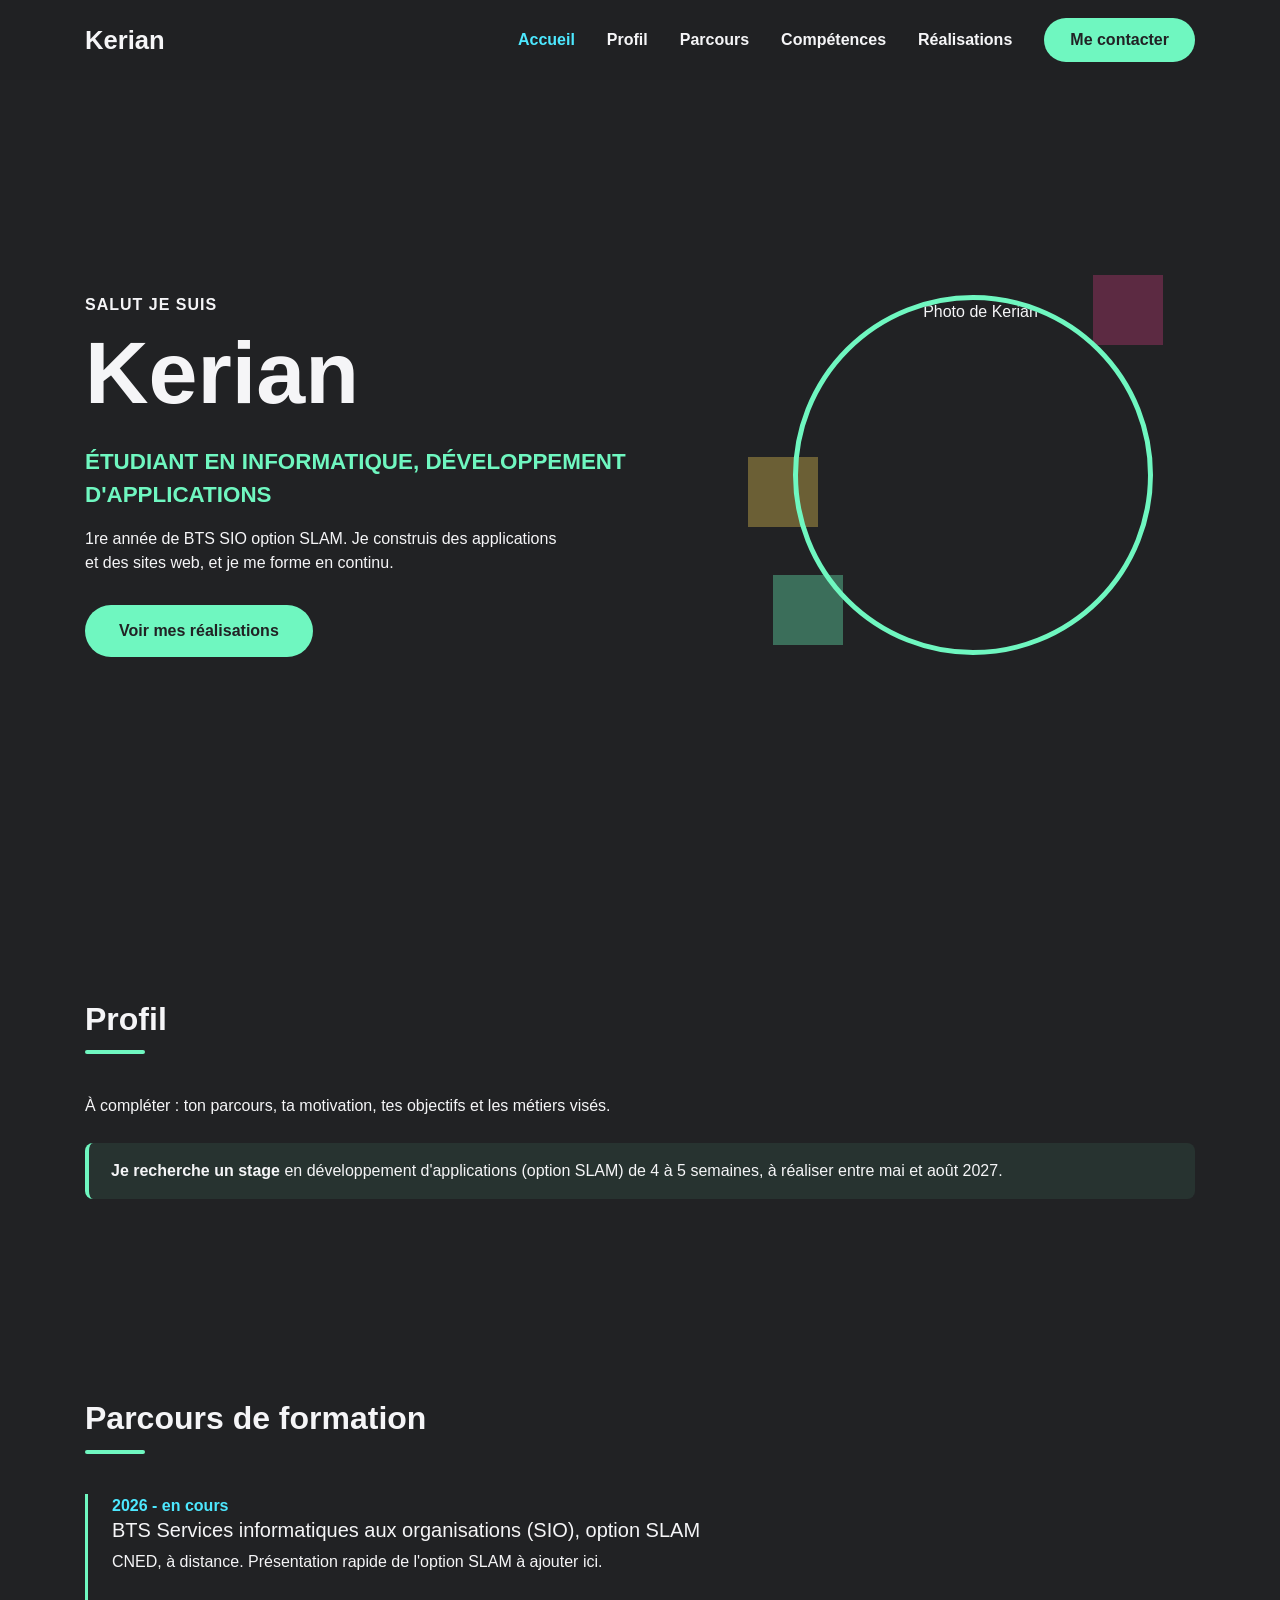
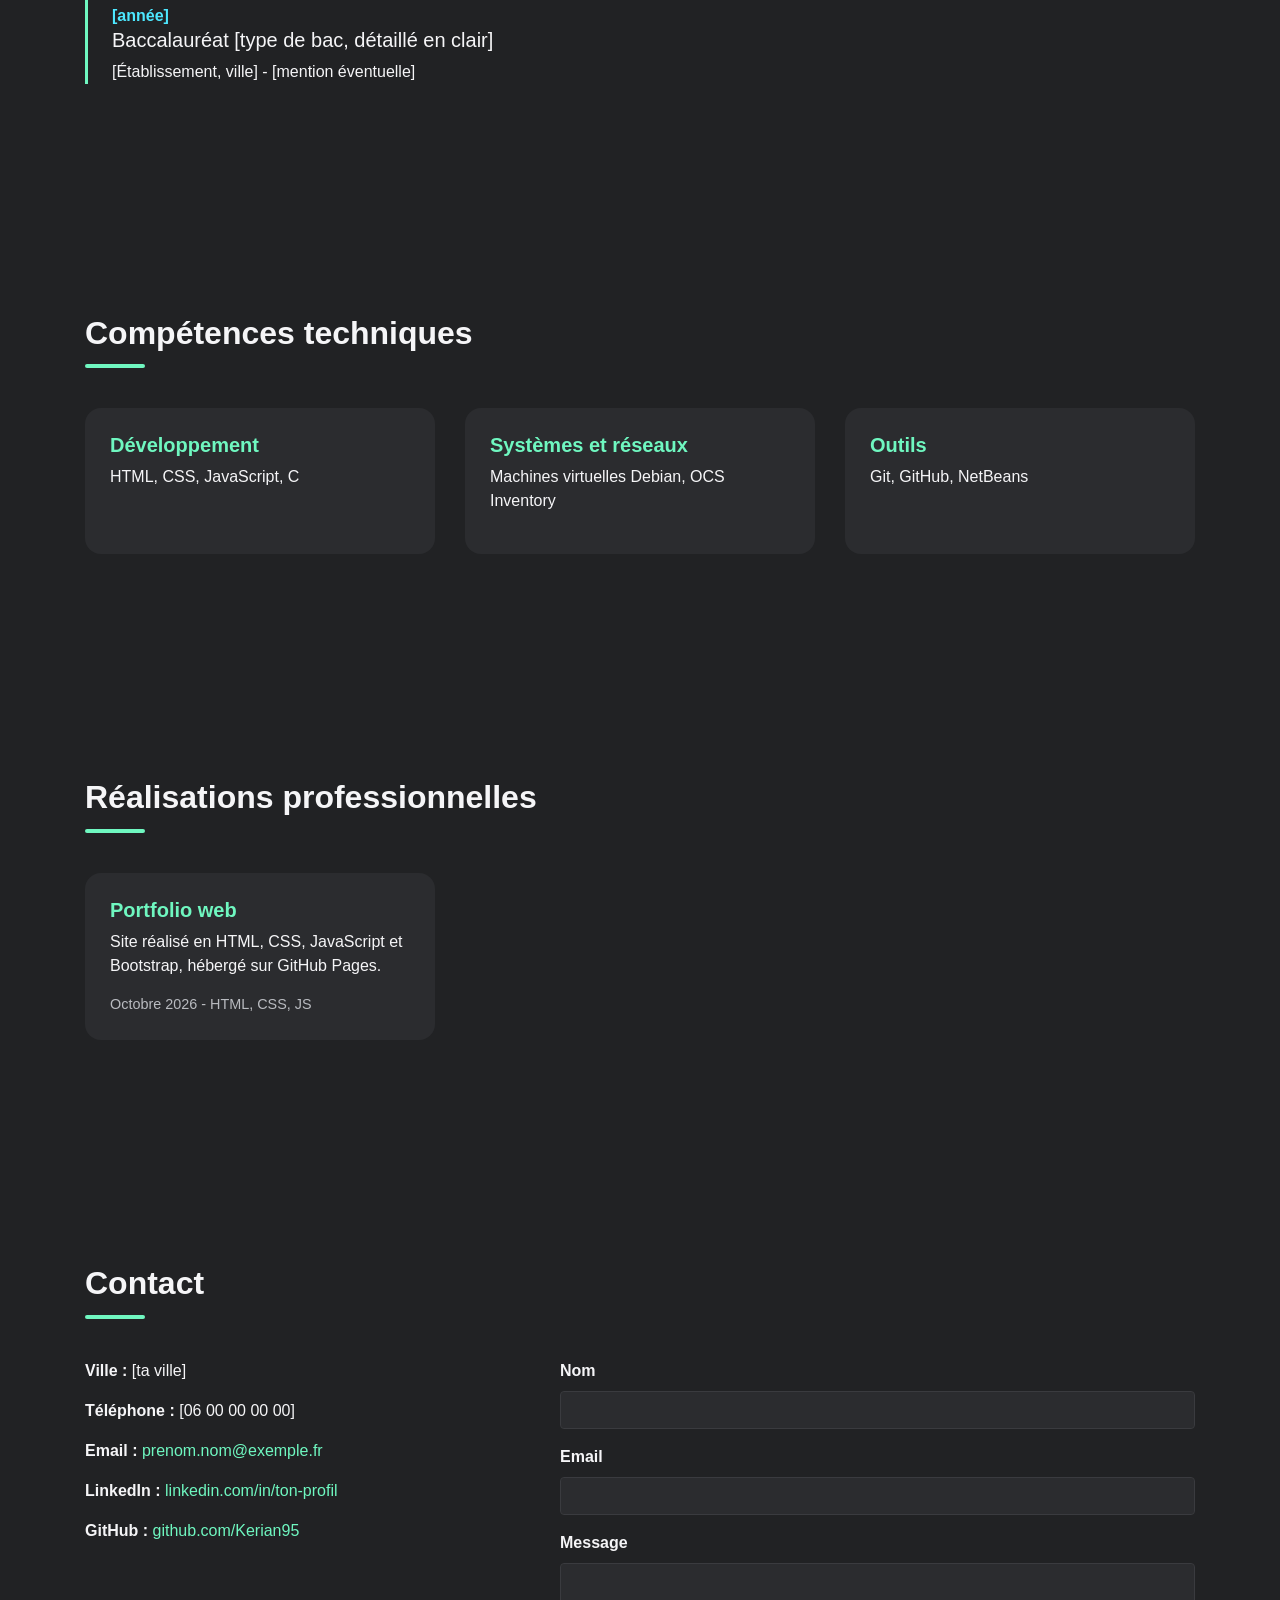
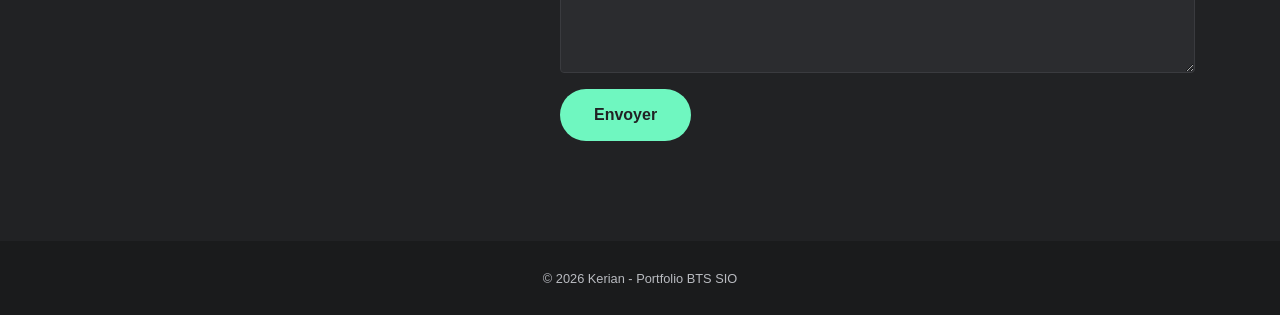
==== index.html @ cf696166 "photo" ====
<!doctype html>
<html lang="fr">
    <head>
        <meta charset="utf-8">
        <meta name="viewport" content="width=device-width, initial-scale=1, shrink-to-fit=no">
        <meta name="description" content="Portfolio de Kerian  - BTS SIO option SLAM">
        <meta name="author" content="Kerian ">

        <!-- Bootstrap CSS -->
        <link rel="stylesheet" href="https://cdn.jsdelivr.net/npm/bootstrap@4.6.2/dist/css/bootstrap.min.css">
        <!-- Ton CSS : doit rester APRES Bootstrap -->
        <link rel="stylesheet" href="style.css">

        <title>Portfolio de Kerian (BTS SIO 2026)</title>
        <link rel="icon" href="favicon.ico">
    </head>
    <body data-spy="scroll" data-target="#menu" data-offset="100">

        <!-- ================= INTRO : FUSÉE ================= -->
        <div id="intro">
            <div class="fusee">
                <svg viewBox="0 0 200 80" xmlns="http://www.w3.org/2000/svg" aria-hidden="true">
                <!-- flamme -->
                <path class="flamme" d="M32 40 L2 26 Q14 40 2 54 Z" fill="#ff7a1a"/>
                <path class="flamme" d="M32 40 L14 33 Q21 40 14 47 Z" fill="#ffd34d"/>
                <!-- ailerons -->
                <path d="M48 28 L30 6 L76 28 Z" fill="#6ff7c0"/>
                <path d="M48 52 L30 74 L76 52 Z" fill="#6ff7c0"/>
                <!-- corps -->
                <path d="M32 27 H112 Q160 27 190 40 Q160 53 112 53 H32 Z" fill="#f5f5f7"/>
                <!-- hublot -->
                <circle cx="118" cy="40" r="9" fill="#212224" stroke="#6ff7c0" stroke-width="3"/>
                </svg>
            </div>
            <h2 class="intro-nom">KERIAN <span>G</span></h2>
            <button id="passer" class="passer" type="button">Passer</button>
        </div>

        <!-- ================= MENU ================= -->
        <nav id="menu" class="navbar navbar-expand-lg navbar-dark fixed-top">
            <div class="container">
                <a class="navbar-brand" href="#accueil">Kerian</a>
                <button class="navbar-toggler" type="button" data-toggle="collapse" data-target="#liens" aria-label="Menu">
                    <span class="navbar-toggler-icon"></span>
                </button>
                <div class="collapse navbar-collapse" id="liens">
                    <ul class="navbar-nav ml-auto align-items-lg-center">
                        <li class="nav-item"><a class="nav-link" href="#accueil">Accueil</a></li>
                        <li class="nav-item"><a class="nav-link" href="#profil">Profil</a></li>
                        <li class="nav-item"><a class="nav-link" href="#parcours">Parcours</a></li>
                        <li class="nav-item"><a class="nav-link" href="#competences">Compétences</a></li>
                        <li class="nav-item"><a class="nav-link" href="#realisations">Réalisations</a></li>
                        <li class="nav-item ml-lg-3"><a class="btn-cta btn-cta-menu" href="#contact">Me contacter</a></li>
                    </ul>
                </div>
            </div>
        </nav>

        <!-- ================= ACCUEIL ================= -->
        <header id="accueil">
            <div class="container">
                <div class="row align-items-center">

                    <div class="col-lg-7 mb-5 mb-lg-0">
                        <p class="salut">SALUT JE SUIS</p>
                        <h1>Kerian</h1>
                        <p class="sous-titre">Étudiant en informatique, développement d'applications</p>
                        <p class="description">
                            1re année de BTS SIO option SLAM. Je construis des applications
                            et des sites web, et je me forme en continu.
                        </p>
                        <a href="#realisations" class="btn-cta">Voir mes réalisations</a>
                    </div>

                    <div class="col-lg-5 text-center">
                        <div class="zone-photo">
                            <span class="carre carre1"></span>
                            <span class="carre carre2"></span>
                            <span class="carre carre3"></span>
                            <img src="images/PhotoDeProfil.jpeg" alt="Photo de Kerian" class="photo">
                        </div>
                    </div>

                </div>
            </div>
        </header>

        <main>

            <!-- ================= PROFIL ================= -->
            <section id="profil">
                <div class="container">
                    <h2 class="titre-section">Profil</h2>
                    <p>À compléter : ton parcours, ta motivation, tes objectifs et les métiers visés.</p>
                    <div class="encadre">
                        <strong>Je recherche un stage</strong> en développement d'applications (option SLAM)
                        de 4 à 5 semaines, à réaliser entre mai et août 2027.
                    </div>
                </div>
            </section>

            <!-- ================= PARCOURS DE FORMATION ================= -->
            <section id="parcours">
                <div class="container">
                    <h2 class="titre-section">Parcours de formation</h2>
                    <div class="timeline">

                        <div class="timeline-item">
                            <div class="timeline-date">2026 - en cours</div>
                            <h5>BTS Services informatiques aux organisations (SIO), option SLAM</h5>
                            <p>CNED, à distance. Présentation rapide de l'option SLAM à ajouter ici.</p>
                        </div>

                        <div class="timeline-item">
                            <div class="timeline-date">[année]</div>
                            <h5>Baccalauréat [type de bac, détaillé en clair]</h5>
                            <p>[Établissement, ville] - [mention éventuelle]</p>
                        </div>

                    </div>
                </div>
            </section>

            <!-- ================= COMPÉTENCES ================= -->
            <section id="competences">
                <div class="container">
                    <h2 class="titre-section">Compétences techniques</h2>
                    <div class="row">
                        <div class="col-md-4 mb-4">
                            <div class="carte">
                                <h5>Développement</h5>
                                <p>HTML, CSS, JavaScript, C</p>
                            </div>
                        </div>
                        <div class="col-md-4 mb-4">
                            <div class="carte">
                                <h5>Systèmes et réseaux</h5>
                                <p>Machines virtuelles Debian, OCS Inventory</p>
                            </div>
                        </div>
                        <div class="col-md-4 mb-4">
                            <div class="carte">
                                <h5>Outils</h5>
                                <p>Git, GitHub, NetBeans</p>
                            </div>
                        </div>
                    </div>
                </div>
            </section>

            <!-- ================= RÉALISATIONS ================= -->
            <section id="realisations">
                <div class="container">
                    <h2 class="titre-section">Réalisations professionnelles</h2>
                    <div class="row">
                        <div class="col-md-4 mb-4">
                            <div class="carte">
                                <h5>Portfolio web</h5>
                                <p>Site réalisé en HTML, CSS, JavaScript et Bootstrap, hébergé sur GitHub Pages.</p>
                                <p class="detail">Octobre 2026 - HTML, CSS, JS</p>
                            </div>
                        </div>
                    </div>
                </div>
            </section>

            <!-- ================= CONTACT ================= -->
            <section id="contact">
                <div class="container">
                    <h2 class="titre-section">Contact</h2>
                    <div class="row">

                        <div class="col-md-5 mb-4">
                            <p><strong>Ville :</strong> [ta ville]</p>
                            <p><strong>Téléphone :</strong> [06 00 00 00 00]</p>
                            <p><strong>Email :</strong> <a href="mailto:prenom.nom@exemple.fr">prenom.nom@exemple.fr</a></p>
                            <p><strong>LinkedIn :</strong> <a href="https://www.linkedin.com/in/ton-profil" target="_blank" rel="noopener">linkedin.com/in/ton-profil</a></p>
                            <p><strong>GitHub :</strong> <a href="https://github.com/Kerian95" target="_blank" rel="noopener">github.com/Kerian95</a></p>
                        </div>

                        <div class="col-md-7">
                            <!-- Remplace TON_IDENTIFIANT par celui fourni par Formspree -->
                            <form action="https://formspree.io/f/TON_IDENTIFIANT" method="POST">
                                <div class="form-group">
                                    <label for="nom">Nom</label>
                                    <input type="text" class="form-control" id="nom" name="nom" required>
                                </div>
                                <div class="form-group">
                                    <label for="email">Email</label>
                                    <input type="email" class="form-control" id="email" name="email" required>
                                </div>
                                <div class="form-group">
                                    <label for="message">Message</label>
                                    <textarea class="form-control" id="message" name="message" rows="4" required></textarea>
                                </div>
                                <button type="submit" class="btn-cta">Envoyer</button>
                            </form>
                        </div>

                    </div>
                </div>
            </section>

        </main>

        <footer>
            <small>&copy; 2026 Kerian - Portfolio BTS SIO</small>
        </footer>

        <!-- Scripts Bootstrap -->
        <script src="https://cdn.jsdelivr.net/npm/jquery@3.5.1/dist/jquery.slim.min.js"></script>
        <script src="https://cdn.jsdelivr.net/npm/bootstrap@4.6.2/dist/js/bootstrap.bundle.min.js"></script>
        <!-- Ton JavaScript -->
        <script>
            (function () {
                var intro = document.getElementById("intro");
                if (!intro) {
                    return;
                }

                // L'intro ne se joue qu'une fois par visite (pas à chaque clic sur "Accueil")
                var dejaVue = false;
                try {
                    dejaVue = sessionStorage.getItem("introVue") === "oui";
                } catch (e) {
                }
                if (dejaVue) {
                    intro.remove();
                    return;
                }

                function fermerIntro() {
                    intro.classList.add("cache");               // fondu (0,8 s)
                    try {
                        sessionStorage.setItem("introVue", "oui");
                    } catch (e) {
                    }
                    setTimeout(function () {
                        intro.remove();
                    }, 900);
                }

                // La fusée met 3 s à traverser l'écran : on ferme juste après
                var minuteur = setTimeout(fermerIntro, 4200);

                // Bouton "Passer"
                document.getElementById("passer").addEventListener("click", function () {
                    clearTimeout(minuteur);
                    fermerIntro();
                });
            })();
        </script>
    </body>
</html>
---- style.css ----
/* ============ COULEURS (modifie-les ici, ça change tout le site) ============ */
:root {
    --fond: #212224;
    --fond-clair: #2b2c2f;
    --menthe: #6ff7c0;
    --cyan: #4de8ff;
    --texte: #f5f5f7;
    --gris: #b9bbc0;
    --carre1: #5c2a42;
    --carre2: #6b5f35;
    --carre3: #3b6e5a;
}

/* ============ BASE ============ */
html {
    scroll-behavior: smooth;
}

body {
    background-color: var(--fond);
    color: var(--texte);
    font-family: "Segoe UI", Arial, sans-serif;
}

a {
    color: var(--menthe);
}
a:hover {
    color: var(--cyan);
}

section {
    padding: 100px 0;
}
section[id] {
    scroll-margin-top: 80px;
}

.titre-section {
    font-weight: 800;
    margin-bottom: 40px;
}
.titre-section::after {
    content: "";
    display: block;
    width: 60px;
    height: 4px;
    margin-top: 12px;
    background-color: var(--menthe);
    border-radius: 4px;
}

/* ============ BOUTON PRINCIPAL (grossit au survol) ============ */
.btn-cta {
    display: inline-block;
    background-color: var(--menthe);
    color: var(--fond);
    font-weight: 700;
    padding: 14px 34px;
    border: none;
    border-radius: 50px;
    text-decoration: none;
    transition: transform 0.3s, box-shadow 0.3s;
}
.btn-cta:hover {
    color: var(--fond);
    text-decoration: none;
    transform: scale(1.08);
    box-shadow: 0 0 25px rgba(111, 247, 192, 0.45);
}
.btn-cta-menu {
    padding: 10px 26px;
}

/* ============ MENU ============ */
#menu {
    background-color: rgba(33, 34, 36, 0.95);
    padding: 16px 0;
}
#menu .navbar-brand {
    color: var(--texte);
    font-weight: 800;
    font-size: 1.6rem;
}
#menu .nav-link {
    color: var(--texte);
    font-weight: 600;
    margin: 0 8px;
    transition: color 0.3s, transform 0.3s;
}
#menu .nav-link:hover {
    color: var(--menthe);
    transform: scale(1.08);
}
#menu .nav-link.active {
    color: var(--cyan);
}

/* ============ ACCUEIL ============ */
#accueil {
    min-height: 100vh;
    display: flex;
    align-items: center;
    padding-top: 110px;
    padding-bottom: 60px;
}
.salut {
    font-weight: 600;
    letter-spacing: 1px;
    margin-bottom: 10px;
}
#accueil h1 {
    font-size: clamp(3rem, 7vw, 5.5rem);
    font-weight: 800;
    line-height: 1.05;
}
.sous-titre {
    color: var(--menthe);
    font-weight: 800;
    font-size: 1.4rem;
    text-transform: uppercase;
    margin: 25px 0 15px;
}
.description {
    max-width: 480px;
    margin-bottom: 30px;
}

/* Photo ronde + carrés flottants */
.zone-photo {
    position: relative;
    display: inline-block;
}
.photo {
    position: relative;
    z-index: 2;
    display: block;
    width: 360px;
    height: 360px;
    max-width: 80vw;
    max-height: 80vw;
    object-fit: cover;
    border-radius: 50%;
    border: 5px solid var(--menthe);
}
.carre {
    position: absolute;
    z-index: 1;
    width: 70px;
    height: 70px;
    animation: flotte 5s ease-in-out infinite;
}
.carre1 {
    background-color: var(--carre1);
    top: -20px;
    right: -10px;
}
.carre2 {
    background-color: var(--carre2);
    top: 45%;
    left: -45px;
    animation-delay: 1s;
}
.carre3 {
    background-color: var(--carre3);
    bottom: 10px;
    left: -20px;
    animation-delay: 2s;
}

@keyframes flotte {
    0%, 100% {
        transform: translateY(0);
    }
    50%      {
        transform: translateY(-14px);
    }
}

/* ============ PROFIL, PARCOURS, COMPÉTENCES ============ */
.encadre {
    margin-top: 25px;
    padding: 16px 22px;
    border-left: 4px solid var(--menthe);
    border-radius: 8px;
    background-color: rgba(111, 247, 192, 0.08);
}

.timeline {
    border-left: 3px solid var(--menthe);
    padding-left: 24px;
}
.timeline-item {
    margin-bottom: 30px;
}
.timeline-date {
    color: var(--cyan);
    font-weight: 700;
}

.carte {
    height: 100%;
    padding: 24px;
    background-color: var(--fond-clair);
    border: 1px solid transparent;
    border-radius: 16px;
    transition: transform 0.3s, border-color 0.3s;
}
.carte:hover {
    transform: scale(1.04);
    border-color: var(--menthe);
}
.carte h5 {
    color: var(--menthe);
    font-weight: 700;
}
.carte .detail {
    color: var(--gris);
    font-size: 0.9rem;
    margin-bottom: 0;
}

/* ============ CONTACT ============ */
label {
    font-weight: 600;
}
.form-control {
    background-color: var(--fond-clair);
    border: 1px solid #3a3b3f;
    color: var(--texte);
}
.form-control:focus {
    background-color: var(--fond-clair);
    color: var(--texte);
    border-color: var(--menthe);
    box-shadow: 0 0 0 0.15rem rgba(111, 247, 192, 0.25);
}

footer {
    text-align: center;
    padding: 25px 0;
    color: var(--gris);
    background-color: #1a1b1c;
}

/* ============ INTRO : FUSÉE DE GAUCHE À DROITE ============ */
#intro {
    position: fixed;
    top: 0;
    left: 0;
    width: 100%;
    height: 100%;
    z-index: 9999;
    overflow: hidden;
    display: flex;
    align-items: center;
    justify-content: center;
    background-color: var(--fond);
    transition: opacity 0.8s;
    /* Filet de sécurité : l'intro se ferme toute seule en CSS après 4,2 s,
       même si le JavaScript ne se charge pas */
    animation: fermeture 0.8s 4.2s forwards;
}
#intro.cache {
    opacity: 0;
    pointer-events: none;
}
@keyframes fermeture {
    to {
        opacity: 0;
        visibility: hidden;
        pointer-events: none;
    }
}

.fusee {
    position: absolute;
    top: 50%;
    left: 0;
    width: 220px;
    margin-top: -44px;
    transform: translateX(-260px);
    animation: vol 3s ease-in-out forwards;
}
.fusee svg {
    display: block;
    width: 100%;
    height: auto;
    animation: tangage 0.4s ease-in-out infinite alternate;
}
/* traînée lumineuse derrière la fusée */
.fusee::before {
    content: "";
    position: absolute;
    top: 50%;
    right: 200px;
    width: 100vw;
    height: 6px;
    margin-top: -3px;
    border-radius: 6px;
    background: linear-gradient(to left, rgba(111, 247, 192, 0.6), transparent);
}
.flamme {
    transform-box: fill-box;
    transform-origin: right center;
    animation: flamme 0.15s ease-in-out infinite alternate;
}

@keyframes vol {
    from {
        transform: translateX(-260px);
    }
    to   {
        transform: translateX(calc(100vw + 40px));
    }
}
@keyframes tangage {
    from {
        transform: translateY(-4px) rotate(-1deg);
    }
    to   {
        transform: translateY(4px) rotate(1deg);
    }
}
@keyframes flamme {
    from {
        transform: scaleX(1);
    }
    to   {
        transform: scaleX(0.6);
    }
}

.intro-nom {
    font-size: clamp(2rem, 6vw, 4rem);
    font-weight: 800;
    letter-spacing: 6px;
    opacity: 0;
    animation: apparition 1s 1.3s forwards;
}
.intro-nom span {
    color: var(--menthe);
}

@keyframes apparition {
    from {
        opacity: 0;
        transform: translateY(10px);
    }
    to   {
        opacity: 1;
        transform: none;
    }
}

.passer {
    position: absolute;
    bottom: 30px;
    right: 30px;
    padding: 6px 18px;
    background: none;
    border: 1px solid var(--gris);
    border-radius: 30px;
    color: var(--gris);
    cursor: pointer;
}
.passer:hover {
    color: var(--menthe);
    border-color: var(--menthe);
}
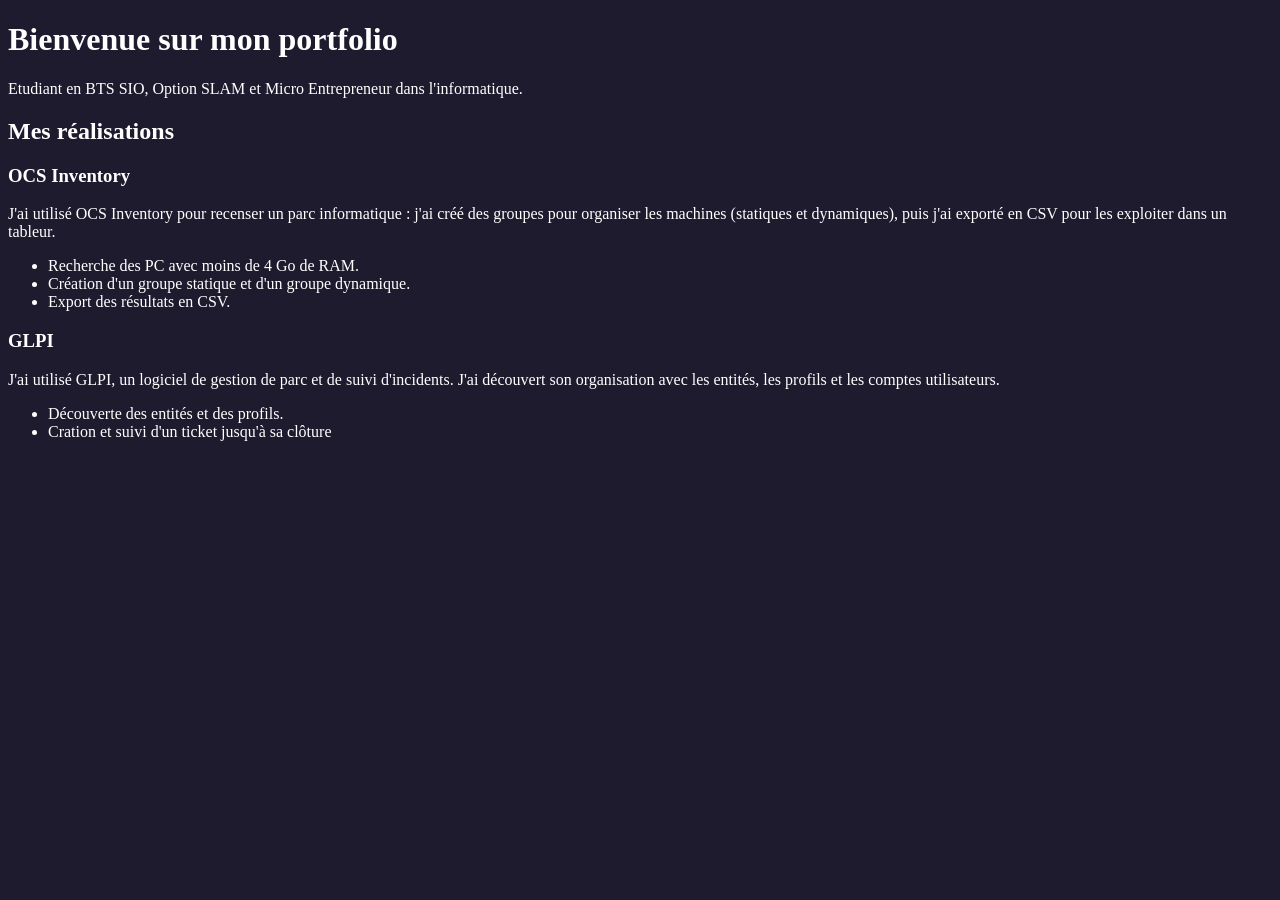
==== commit 199f15f5: "Nouveau portfolio simple" ====
--- a/index.html
+++ b/index.html
@@ -1,254 +1,29 @@
-<!doctype html>
+<!DOCTYPE html>
 <html lang="fr">
-    <head>
-        <meta charset="utf-8">
-        <meta name="viewport" content="width=device-width, initial-scale=1, shrink-to-fit=no">
-        <meta name="description" content="Portfolio de Kerian  - BTS SIO option SLAM">
-        <meta name="author" content="Kerian ">
+<head>
+    <meta charset="utf-8">
+    <title>Portfolio de Kerian</title>
+    <link rel="stylesheet" href="style.css">
+</head>
+<body>
+    <h1>Bienvenue sur mon portfolio</h1>
+    <p>Etudiant en BTS SIO, Option SLAM et Micro Entrepreneur dans l'informatique.</p>
 
-        <!-- Bootstrap CSS -->
-        <link rel="stylesheet" href="https://cdn.jsdelivr.net/npm/bootstrap@4.6.2/dist/css/bootstrap.min.css">
-        <!-- Ton CSS : doit rester APRES Bootstrap -->
-        <link rel="stylesheet" href="style.css">
+    <h2>Mes réalisations</h2>
 
-        <title>Portfolio de Kerian (BTS SIO 2026)</title>
-        <link rel="icon" href="favicon.ico">
-    </head>
-    <body data-spy="scroll" data-target="#menu" data-offset="100">
+    <h3>OCS Inventory</h3>
+    <p>J'ai utilisé OCS Inventory pour recenser un parc informatique : j'ai créé des groupes pour organiser les machines (statiques et dynamiques), puis j'ai exporté en CSV pour les exploiter dans un tableur.</p>
+    <ul>
+        <li>Recherche des PC avec moins de 4 Go de RAM.</li>
+        <li>Création d'un groupe statique et d'un groupe dynamique.</li>
+        <li>Export des résultats en CSV.</li>
+    </ul>
 
-        <!-- ================= INTRO : FUSÉE ================= -->
-        <div id="intro">
-            <div class="fusee">
-                <svg viewBox="0 0 200 80" xmlns="http://www.w3.org/2000/svg" aria-hidden="true">
-                <!-- flamme -->
-                <path class="flamme" d="M32 40 L2 26 Q14 40 2 54 Z" fill="#ff7a1a"/>
-                <path class="flamme" d="M32 40 L14 33 Q21 40 14 47 Z" fill="#ffd34d"/>
-                <!-- ailerons -->
-                <path d="M48 28 L30 6 L76 28 Z" fill="#6ff7c0"/>
-                <path d="M48 52 L30 74 L76 52 Z" fill="#6ff7c0"/>
-                <!-- corps -->
-                <path d="M32 27 H112 Q160 27 190 40 Q160 53 112 53 H32 Z" fill="#f5f5f7"/>
-                <!-- hublot -->
-                <circle cx="118" cy="40" r="9" fill="#212224" stroke="#6ff7c0" stroke-width="3"/>
-                </svg>
-            </div>
-            <h2 class="intro-nom">KERIAN <span>G</span></h2>
-            <button id="passer" class="passer" type="button">Passer</button>
-        </div>
-
-        <!-- ================= MENU ================= -->
-        <nav id="menu" class="navbar navbar-expand-lg navbar-dark fixed-top">
-            <div class="container">
-                <a class="navbar-brand" href="#accueil">Kerian</a>
-                <button class="navbar-toggler" type="button" data-toggle="collapse" data-target="#liens" aria-label="Menu">
-                    <span class="navbar-toggler-icon"></span>
-                </button>
-                <div class="collapse navbar-collapse" id="liens">
-                    <ul class="navbar-nav ml-auto align-items-lg-center">
-                        <li class="nav-item"><a class="nav-link" href="#accueil">Accueil</a></li>
-                        <li class="nav-item"><a class="nav-link" href="#profil">Profil</a></li>
-                        <li class="nav-item"><a class="nav-link" href="#parcours">Parcours</a></li>
-                        <li class="nav-item"><a class="nav-link" href="#competences">Compétences</a></li>
-                        <li class="nav-item"><a class="nav-link" href="#realisations">Réalisations</a></li>
-                        <li class="nav-item ml-lg-3"><a class="btn-cta btn-cta-menu" href="#contact">Me contacter</a></li>
-                    </ul>
-                </div>
-            </div>
-        </nav>
-
-        <!-- ================= ACCUEIL ================= -->
-        <header id="accueil">
-            <div class="container">
-                <div class="row align-items-center">
-
-                    <div class="col-lg-7 mb-5 mb-lg-0">
-                        <p class="salut">SALUT JE SUIS</p>
-                        <h1>Kerian</h1>
-                        <p class="sous-titre">Étudiant en informatique, développement d'applications</p>
-                        <p class="description">
-                            1re année de BTS SIO option SLAM. Je construis des applications
-                            et des sites web, et je me forme en continu.
-                        </p>
-                        <a href="#realisations" class="btn-cta">Voir mes réalisations</a>
-                    </div>
-
-                    <div class="col-lg-5 text-center">
-                        <div class="zone-photo">
-                            <span class="carre carre1"></span>
-                            <span class="carre carre2"></span>
-                            <span class="carre carre3"></span>
-                            <img src="images/PhotoDeProfil.jpeg" alt="Photo de Kerian" class="photo">
-                        </div>
-                    </div>
-
-                </div>
-            </div>
-        </header>
-
-        <main>
-
-            <!-- ================= PROFIL ================= -->
-            <section id="profil">
-                <div class="container">
-                    <h2 class="titre-section">Profil</h2>
-                    <p>À compléter : ton parcours, ta motivation, tes objectifs et les métiers visés.</p>
-                    <div class="encadre">
-                        <strong>Je recherche un stage</strong> en développement d'applications (option SLAM)
-                        de 4 à 5 semaines, à réaliser entre mai et août 2027.
-                    </div>
-                </div>
-            </section>
-
-            <!-- ================= PARCOURS DE FORMATION ================= -->
-            <section id="parcours">
-                <div class="container">
-                    <h2 class="titre-section">Parcours de formation</h2>
-                    <div class="timeline">
-
-                        <div class="timeline-item">
-                            <div class="timeline-date">2026 - en cours</div>
-                            <h5>BTS Services informatiques aux organisations (SIO), option SLAM</h5>
-                            <p>CNED, à distance. Présentation rapide de l'option SLAM à ajouter ici.</p>
-                        </div>
-
-                        <div class="timeline-item">
-                            <div class="timeline-date">[année]</div>
-                            <h5>Baccalauréat [type de bac, détaillé en clair]</h5>
-                            <p>[Établissement, ville] - [mention éventuelle]</p>
-                        </div>
-
-                    </div>
-                </div>
-            </section>
-
-            <!-- ================= COMPÉTENCES ================= -->
-            <section id="competences">
-                <div class="container">
-                    <h2 class="titre-section">Compétences techniques</h2>
-                    <div class="row">
-                        <div class="col-md-4 mb-4">
-                            <div class="carte">
-                                <h5>Développement</h5>
-                                <p>HTML, CSS, JavaScript, C</p>
-                            </div>
-                        </div>
-                        <div class="col-md-4 mb-4">
-                            <div class="carte">
-                                <h5>Systèmes et réseaux</h5>
-                                <p>Machines virtuelles Debian, OCS Inventory</p>
-                            </div>
-                        </div>
-                        <div class="col-md-4 mb-4">
-                            <div class="carte">
-                                <h5>Outils</h5>
-                                <p>Git, GitHub, NetBeans</p>
-                            </div>
-                        </div>
-                    </div>
-                </div>
-            </section>
-
-            <!-- ================= RÉALISATIONS ================= -->
-            <section id="realisations">
-                <div class="container">
-                    <h2 class="titre-section">Réalisations professionnelles</h2>
-                    <div class="row">
-                        <div class="col-md-4 mb-4">
-                            <div class="carte">
-                                <h5>Portfolio web</h5>
-                                <p>Site réalisé en HTML, CSS, JavaScript et Bootstrap, hébergé sur GitHub Pages.</p>
-                                <p class="detail">Octobre 2026 - HTML, CSS, JS</p>
-                            </div>
-                        </div>
-                    </div>
-                </div>
-            </section>
-
-            <!-- ================= CONTACT ================= -->
-            <section id="contact">
-                <div class="container">
-                    <h2 class="titre-section">Contact</h2>
-                    <div class="row">
-
-                        <div class="col-md-5 mb-4">
-                            <p><strong>Ville :</strong> [ta ville]</p>
-                            <p><strong>Téléphone :</strong> [06 00 00 00 00]</p>
-                            <p><strong>Email :</strong> <a href="mailto:prenom.nom@exemple.fr">prenom.nom@exemple.fr</a></p>
-                            <p><strong>LinkedIn :</strong> <a href="https://www.linkedin.com/in/ton-profil" target="_blank" rel="noopener">linkedin.com/in/ton-profil</a></p>
-                            <p><strong>GitHub :</strong> <a href="https://github.com/Kerian95" target="_blank" rel="noopener">github.com/Kerian95</a></p>
-                        </div>
-
-                        <div class="col-md-7">
-                            <!-- Remplace TON_IDENTIFIANT par celui fourni par Formspree -->
-                            <form action="https://formspree.io/f/TON_IDENTIFIANT" method="POST">
-                                <div class="form-group">
-                                    <label for="nom">Nom</label>
-                                    <input type="text" class="form-control" id="nom" name="nom" required>
-                                </div>
-                                <div class="form-group">
-                                    <label for="email">Email</label>
-                                    <input type="email" class="form-control" id="email" name="email" required>
-                                </div>
-                                <div class="form-group">
-                                    <label for="message">Message</label>
-                                    <textarea class="form-control" id="message" name="message" rows="4" required></textarea>
-                                </div>
-                                <button type="submit" class="btn-cta">Envoyer</button>
-                            </form>
-                        </div>
-
-                    </div>
-                </div>
-            </section>
-
-        </main>
-
-        <footer>
-            <small>&copy; 2026 Kerian - Portfolio BTS SIO</small>
-        </footer>
-
-        <!-- Scripts Bootstrap -->
-        <script src="https://cdn.jsdelivr.net/npm/jquery@3.5.1/dist/jquery.slim.min.js"></script>
-        <script src="https://cdn.jsdelivr.net/npm/bootstrap@4.6.2/dist/js/bootstrap.bundle.min.js"></script>
-        <!-- Ton JavaScript -->
-        <script>
-            (function () {
-                var intro = document.getElementById("intro");
-                if (!intro) {
-                    return;
-                }
-
-                // L'intro ne se joue qu'une fois par visite (pas à chaque clic sur "Accueil")
-                var dejaVue = false;
-                try {
-                    dejaVue = sessionStorage.getItem("introVue") === "oui";
-                } catch (e) {
-                }
-                if (dejaVue) {
-                    intro.remove();
-                    return;
-                }
-
-                function fermerIntro() {
-                    intro.classList.add("cache");               // fondu (0,8 s)
-                    try {
-                        sessionStorage.setItem("introVue", "oui");
-                    } catch (e) {
-                    }
-                    setTimeout(function () {
-                        intro.remove();
-                    }, 900);
-                }
-
-                // La fusée met 3 s à traverser l'écran : on ferme juste après
-                var minuteur = setTimeout(fermerIntro, 4200);
-
-                // Bouton "Passer"
-                document.getElementById("passer").addEventListener("click", function () {
-                    clearTimeout(minuteur);
-                    fermerIntro();
-                });
-            })();
-        </script>
-    </body>
+    <h3>GLPI</h3>
+    <p>J'ai utilisé GLPI, un logiciel de gestion de parc et de suivi d'incidents. J'ai découvert son organisation avec les entités, les profils et les comptes utilisateurs.</p>
+    <ul>
+        <li>Découverte des entités et des profils.</li>
+        <li>Cration et suivi d'un ticket jusqu'à sa clôture</li>
+    </ul>
+</body>
 </html>
--- a/style.css
+++ b/style.css
@@ -1,370 +1,5 @@
-/* ============ COULEURS (modifie-les ici, ça change tout le site) ============ */
-:root {
-    --fond: #212224;
-    --fond-clair: #2b2c2f;
-    --menthe: #6ff7c0;
-    --cyan: #4de8ff;
-    --texte: #f5f5f7;
-    --gris: #b9bbc0;
-    --carre1: #5c2a42;
-    --carre2: #6b5f35;
-    --carre3: #3b6e5a;
-}
-
-/* ============ BASE ============ */
-html {
-    scroll-behavior: smooth;
-}
-
 body {
-    background-color: var(--fond);
-    color: var(--texte);
-    font-family: "Segoe UI", Arial, sans-serif;
-}
-
-a {
-    color: var(--menthe);
-}
-a:hover {
-    color: var(--cyan);
-}
-
-section {
-    padding: 100px 0;
-}
-section[id] {
-    scroll-margin-top: 80px;
-}
-
-.titre-section {
-    font-weight: 800;
-    margin-bottom: 40px;
-}
-.titre-section::after {
-    content: "";
-    display: block;
-    width: 60px;
-    height: 4px;
-    margin-top: 12px;
-    background-color: var(--menthe);
-    border-radius: 4px;
-}
-
-/* ============ BOUTON PRINCIPAL (grossit au survol) ============ */
-.btn-cta {
-    display: inline-block;
-    background-color: var(--menthe);
-    color: var(--fond);
-    font-weight: 700;
-    padding: 14px 34px;
-    border: none;
-    border-radius: 50px;
-    text-decoration: none;
-    transition: transform 0.3s, box-shadow 0.3s;
-}
-.btn-cta:hover {
-    color: var(--fond);
-    text-decoration: none;
-    transform: scale(1.08);
-    box-shadow: 0 0 25px rgba(111, 247, 192, 0.45);
-}
-.btn-cta-menu {
-    padding: 10px 26px;
-}
-
-/* ============ MENU ============ */
-#menu {
-    background-color: rgba(33, 34, 36, 0.95);
-    padding: 16px 0;
-}
-#menu .navbar-brand {
-    color: var(--texte);
-    font-weight: 800;
-    font-size: 1.6rem;
-}
-#menu .nav-link {
-    color: var(--texte);
-    font-weight: 600;
-    margin: 0 8px;
-    transition: color 0.3s, transform 0.3s;
-}
-#menu .nav-link:hover {
-    color: var(--menthe);
-    transform: scale(1.08);
-}
-#menu .nav-link.active {
-    color: var(--cyan);
-}
-
-/* ============ ACCUEIL ============ */
-#accueil {
-    min-height: 100vh;
-    display: flex;
-    align-items: center;
-    padding-top: 110px;
-    padding-bottom: 60px;
-}
-.salut {
-    font-weight: 600;
-    letter-spacing: 1px;
-    margin-bottom: 10px;
-}
-#accueil h1 {
-    font-size: clamp(3rem, 7vw, 5.5rem);
-    font-weight: 800;
-    line-height: 1.05;
-}
-.sous-titre {
-    color: var(--menthe);
-    font-weight: 800;
-    font-size: 1.4rem;
-    text-transform: uppercase;
-    margin: 25px 0 15px;
-}
-.description {
-    max-width: 480px;
-    margin-bottom: 30px;
-}
-
-/* Photo ronde + carrés flottants */
-.zone-photo {
-    position: relative;
-    display: inline-block;
-}
-.photo {
-    position: relative;
-    z-index: 2;
-    display: block;
-    width: 360px;
-    height: 360px;
-    max-width: 80vw;
-    max-height: 80vw;
-    object-fit: cover;
-    border-radius: 50%;
-    border: 5px solid var(--menthe);
-}
-.carre {
-    position: absolute;
-    z-index: 1;
-    width: 70px;
-    height: 70px;
-    animation: flotte 5s ease-in-out infinite;
-}
-.carre1 {
-    background-color: var(--carre1);
-    top: -20px;
-    right: -10px;
-}
-.carre2 {
-    background-color: var(--carre2);
-    top: 45%;
-    left: -45px;
-    animation-delay: 1s;
-}
-.carre3 {
-    background-color: var(--carre3);
-    bottom: 10px;
-    left: -20px;
-    animation-delay: 2s;
-}
-
-@keyframes flotte {
-    0%, 100% {
-        transform: translateY(0);
-    }
-    50%      {
-        transform: translateY(-14px);
-    }
-}
-
-/* ============ PROFIL, PARCOURS, COMPÉTENCES ============ */
-.encadre {
-    margin-top: 25px;
-    padding: 16px 22px;
-    border-left: 4px solid var(--menthe);
-    border-radius: 8px;
-    background-color: rgba(111, 247, 192, 0.08);
-}
-
-.timeline {
-    border-left: 3px solid var(--menthe);
-    padding-left: 24px;
-}
-.timeline-item {
-    margin-bottom: 30px;
-}
-.timeline-date {
-    color: var(--cyan);
-    font-weight: 700;
-}
-
-.carte {
-    height: 100%;
-    padding: 24px;
-    background-color: var(--fond-clair);
-    border: 1px solid transparent;
-    border-radius: 16px;
-    transition: transform 0.3s, border-color 0.3s;
-}
-.carte:hover {
-    transform: scale(1.04);
-    border-color: var(--menthe);
-}
-.carte h5 {
-    color: var(--menthe);
-    font-weight: 700;
-}
-.carte .detail {
-    color: var(--gris);
-    font-size: 0.9rem;
-    margin-bottom: 0;
-}
-
-/* ============ CONTACT ============ */
-label {
-    font-weight: 600;
-}
-.form-control {
-    background-color: var(--fond-clair);
-    border: 1px solid #3a3b3f;
-    color: var(--texte);
-}
-.form-control:focus {
-    background-color: var(--fond-clair);
-    color: var(--texte);
-    border-color: var(--menthe);
-    box-shadow: 0 0 0 0.15rem rgba(111, 247, 192, 0.25);
-}
-
-footer {
-    text-align: center;
-    padding: 25px 0;
-    color: var(--gris);
-    background-color: #1a1b1c;
-}
-
-/* ============ INTRO : FUSÉE DE GAUCHE À DROITE ============ */
-#intro {
-    position: fixed;
-    top: 0;
-    left: 0;
-    width: 100%;
-    height: 100%;
-    z-index: 9999;
-    overflow: hidden;
-    display: flex;
-    align-items: center;
-    justify-content: center;
-    background-color: var(--fond);
-    transition: opacity 0.8s;
-    /* Filet de sécurité : l'intro se ferme toute seule en CSS après 4,2 s,
-       même si le JavaScript ne se charge pas */
-    animation: fermeture 0.8s 4.2s forwards;
-}
-#intro.cache {
-    opacity: 0;
-    pointer-events: none;
-}
-@keyframes fermeture {
-    to {
-        opacity: 0;
-        visibility: hidden;
-        pointer-events: none;
-    }
-}
-
-.fusee {
-    position: absolute;
-    top: 50%;
-    left: 0;
-    width: 220px;
-    margin-top: -44px;
-    transform: translateX(-260px);
-    animation: vol 3s ease-in-out forwards;
-}
-.fusee svg {
-    display: block;
-    width: 100%;
-    height: auto;
-    animation: tangage 0.4s ease-in-out infinite alternate;
-}
-/* traînée lumineuse derrière la fusée */
-.fusee::before {
-    content: "";
-    position: absolute;
-    top: 50%;
-    right: 200px;
-    width: 100vw;
-    height: 6px;
-    margin-top: -3px;
-    border-radius: 6px;
-    background: linear-gradient(to left, rgba(111, 247, 192, 0.6), transparent);
-}
-.flamme {
-    transform-box: fill-box;
-    transform-origin: right center;
-    animation: flamme 0.15s ease-in-out infinite alternate;
-}
-
-@keyframes vol {
-    from {
-        transform: translateX(-260px);
-    }
-    to   {
-        transform: translateX(calc(100vw + 40px));
-    }
-}
-@keyframes tangage {
-    from {
-        transform: translateY(-4px) rotate(-1deg);
-    }
-    to   {
-        transform: translateY(4px) rotate(1deg);
-    }
-}
-@keyframes flamme {
-    from {
-        transform: scaleX(1);
-    }
-    to   {
-        transform: scaleX(0.6);
-    }
-}
-
-.intro-nom {
-    font-size: clamp(2rem, 6vw, 4rem);
-    font-weight: 800;
-    letter-spacing: 6px;
-    opacity: 0;
-    animation: apparition 1s 1.3s forwards;
-}
-.intro-nom span {
-    color: var(--menthe);
-}
-
-@keyframes apparition {
-    from {
-        opacity: 0;
-        transform: translateY(10px);
-    }
-    to   {
-        opacity: 1;
-        transform: none;
-    }
-}
-
-.passer {
-    position: absolute;
-    bottom: 30px;
-    right: 30px;
-    padding: 6px 18px;
-    background: none;
-    border: 1px solid var(--gris);
-    border-radius: 30px;
-    color: var(--gris);
-    cursor: pointer;
-}
-.passer:hover {
-    color: var(--menthe);
-    border-color: var(--menthe);
+    font-family: Georgia, serif;
+    background-color: #1e1b2e;
+    color: white;
 }
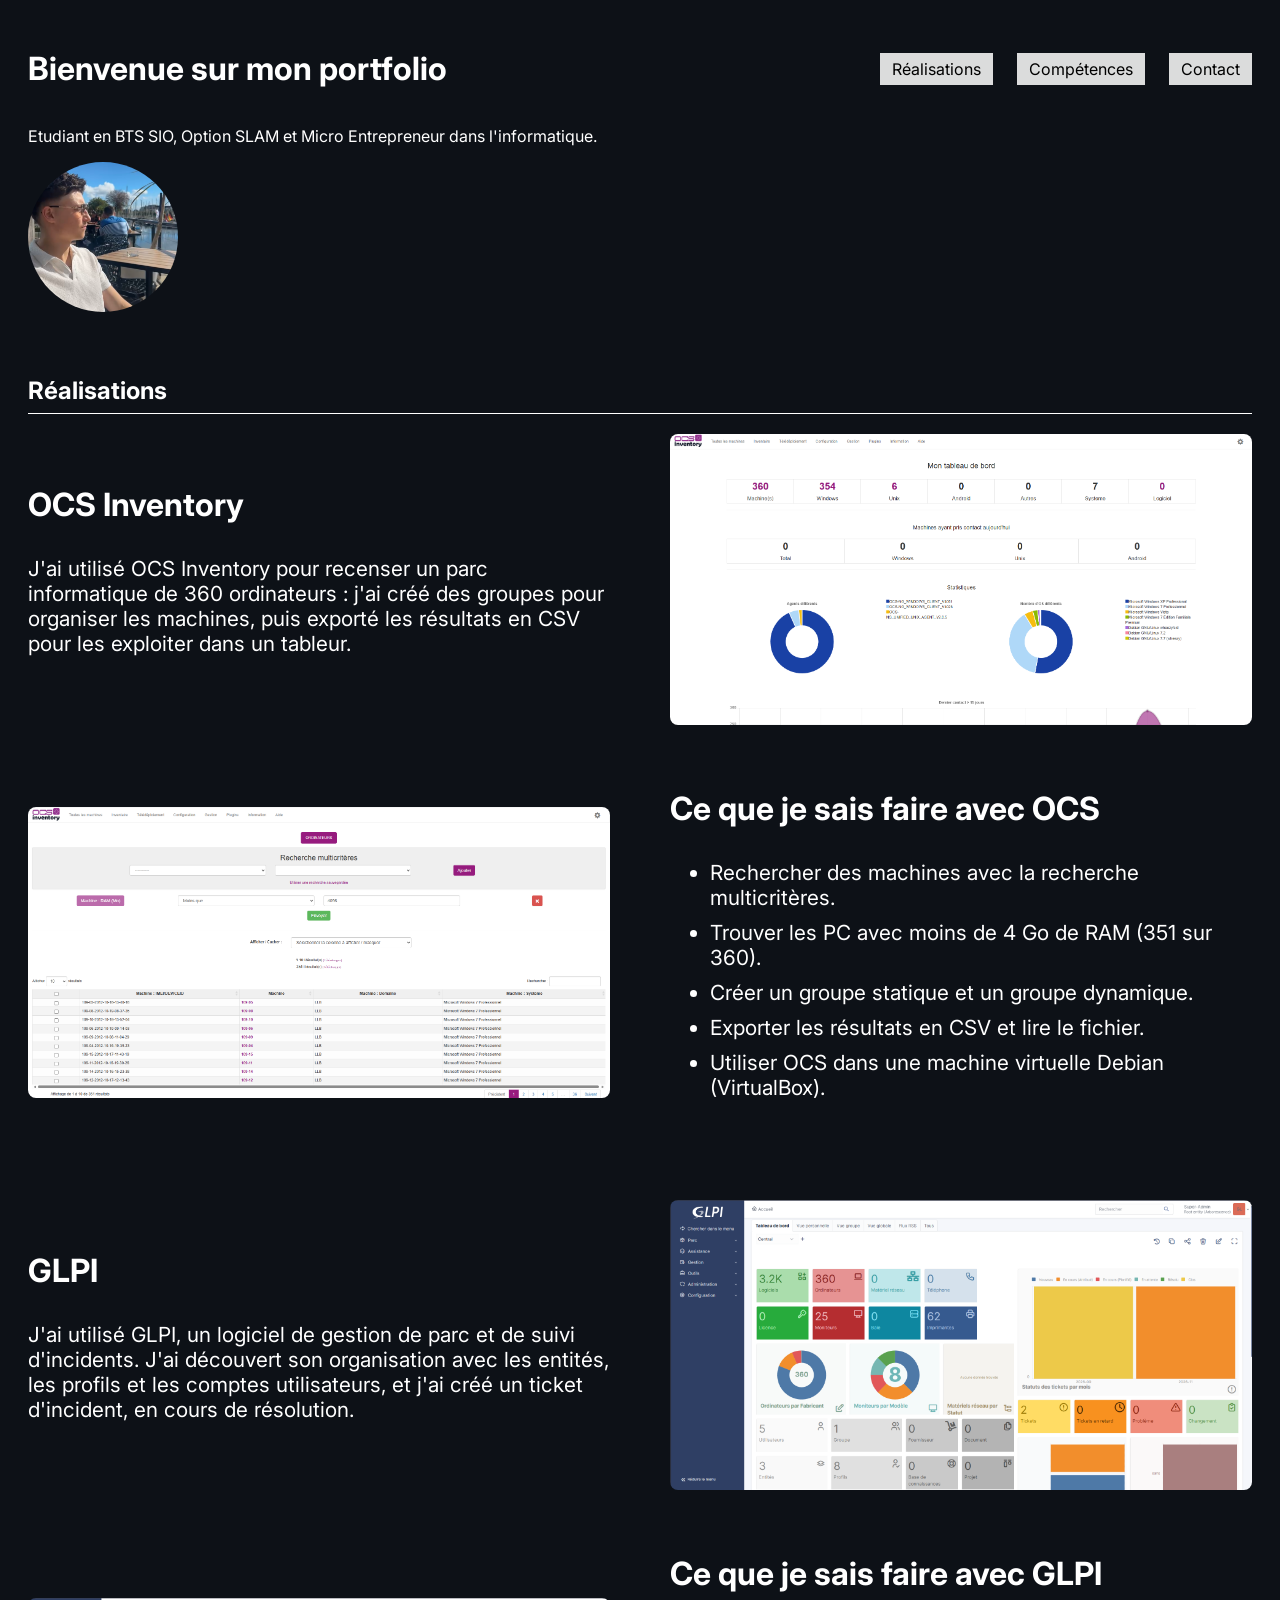
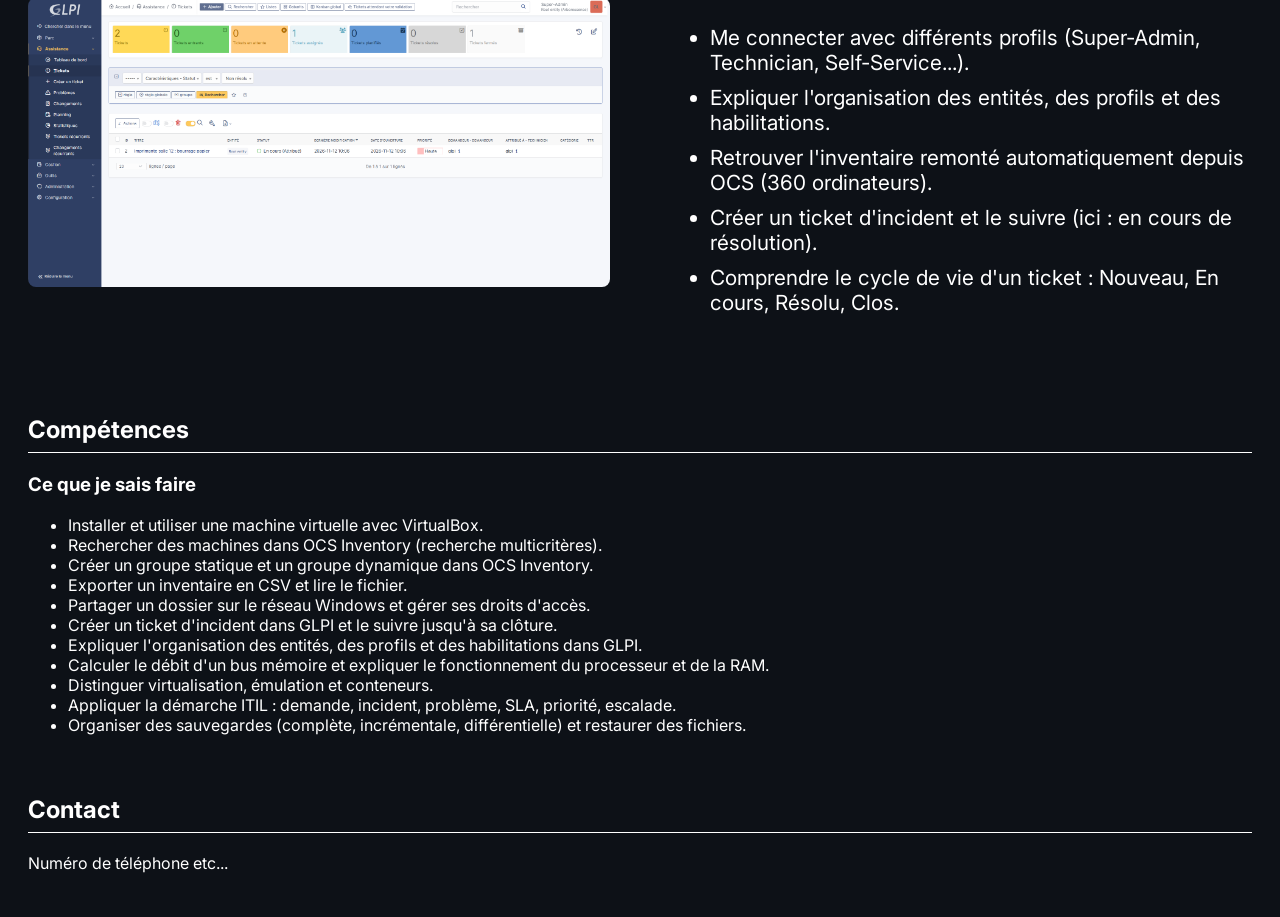
==== commit afd60c47: "V2 portfolio" ====
--- a/index.html
+++ b/index.html
@@ -4,26 +4,101 @@
     <meta charset="utf-8">
     <title>Portfolio de Kerian</title>
     <link rel="stylesheet" href="style.css">
+    <link href="https://fonts.googleapis.com/css2?family=Inter&display=swap" rel="stylesheet">
 </head>
 <body>
+    <div class="contenu">
+    
+<header>
     <h1>Bienvenue sur mon portfolio</h1>
+    <nav>
+        <a href="#projets">Réalisations</a>
+        <a href="#competences">Compétences</a>
+        <a href="#contact">Contact</a>
+    </nav>    
+</header>
+
     <p>Etudiant en BTS SIO, Option SLAM et Micro Entrepreneur dans l'informatique.</p>
+    <img src="images/photo.png" alt="Photo de Kerian" class="photo">
 
-    <h2>Mes réalisations</h2>
+    <h2 id="projets">Réalisations</h2>
 
-    <h3>OCS Inventory</h3>
-    <p>J'ai utilisé OCS Inventory pour recenser un parc informatique : j'ai créé des groupes pour organiser les machines (statiques et dynamiques), puis j'ai exporté en CSV pour les exploiter dans un tableur.</p>
+<div class="quinconce">
+
+    <div class="texte">
+        <h3>OCS Inventory</h3>
+        <p>J'ai utilisé OCS Inventory pour recenser un parc informatique de 360 ordinateurs : j'ai créé des groupes pour organiser les machines, puis exporté les résultats en CSV pour les exploiter dans un tableur.</p>
+    </div>
+
+    <a href="images/tableau_de_bord_ocs.png" target="_blank">
+        <img src="images/tableau_de_bord_ocs.png" alt="Tableau de bord d'OCS Inventory">
+    </a>
+
+    <a href="images/recherche_multicritère.png" target="_blank">
+        <img src="images/recherche_multicritère.png" alt="Recherche multicritères dans OCS Inventory : 351 résultats">
+    </a>
+
+    <div class="texte">
+        <h3>Ce que je sais faire avec OCS</h3>
+        <ul>
+            <li>Rechercher des machines avec la recherche multicritères.</li>
+            <li>Trouver les PC avec moins de 4 Go de RAM (351 sur 360).</li>
+            <li>Créer un groupe statique et un groupe dynamique.</li>
+            <li>Exporter les résultats en CSV et lire le fichier.</li>
+            <li>Utiliser OCS dans une machine virtuelle Debian (VirtualBox).</li>
+        </ul>
+    </div>
+
+</div>
+
+<div class="quinconce">
+
+    <div class="texte">
+        <h3>GLPI</h3>
+        <p>J'ai utilisé GLPI, un logiciel de gestion de parc et de suivi d'incidents. J'ai découvert son organisation avec les entités, les profils et les comptes utilisateurs, et j'ai créé un ticket d'incident, en cours de résolution.</p>
+    </div>
+
+    <a href="images/tableau_de_bord_glpi.png" target="_blank">
+        <img src="images/tableau_de_bord_glpi.png" alt="Tableau de bord de GLPI">
+    </a>
+
+    <a href="images/ticket.png" target="_blank">
+        <img src="images/ticket.png" alt="Liste des tickets dans GLPI">
+    </a>
+
+    <div class="texte">
+        <h3>Ce que je sais faire avec GLPI</h3>
+        <ul>
+            <li>Me connecter avec différents profils (Super-Admin, Technician, Self-Service...).</li>
+            <li>Expliquer l'organisation des entités, des profils et des habilitations.</li>
+            <li>Retrouver l'inventaire remonté automatiquement depuis OCS (360 ordinateurs).</li>
+            <li>Créer un ticket d'incident et le suivre (ici : en cours de résolution).</li>
+            <li>Comprendre le cycle de vie d'un ticket : Nouveau, En cours, Résolu, Clos.</li>
+        </ul>
+    </div>
+
+</div>
+    
+    <h2 id="competences">Compétences</h2>
+
+    <h3>Ce que je sais faire</h3>
     <ul>
-        <li>Recherche des PC avec moins de 4 Go de RAM.</li>
-        <li>Création d'un groupe statique et d'un groupe dynamique.</li>
-        <li>Export des résultats en CSV.</li>
+        <li>Installer et utiliser une machine virtuelle avec VirtualBox.</li>
+        <li>Rechercher des machines dans OCS Inventory (recherche multicritères).</li>
+        <li>Créer un groupe statique et un groupe dynamique dans OCS Inventory.</li>
+        <li>Exporter un inventaire en CSV et lire le fichier.</li>
+        <li>Partager un dossier sur le réseau Windows et gérer ses droits d'accès.</li>
+        <li>Créer un ticket d'incident dans GLPI et le suivre jusqu'à sa clôture.</li>
+        <li>Expliquer l'organisation des entités, des profils et des habilitations dans GLPI.</li>
+        <li>Calculer le débit d'un bus mémoire et expliquer le fonctionnement du processeur et de la RAM.</li>
+        <li>Distinguer virtualisation, émulation et conteneurs.</li>
+        <li>Appliquer la démarche ITIL : demande, incident, problème, SLA, priorité, escalade.</li>
+        <li>Organiser des sauvegardes (complète, incrémentale, différentielle) et restaurer des fichiers.</li>
     </ul>
 
-    <h3>GLPI</h3>
-    <p>J'ai utilisé GLPI, un logiciel de gestion de parc et de suivi d'incidents. J'ai découvert son organisation avec les entités, les profils et les comptes utilisateurs.</p>
-    <ul>
-        <li>Découverte des entités et des profils.</li>
-        <li>Cration et suivi d'un ticket jusqu'à sa clôture</li>
-    </ul>
+    <h2 id="contact">Contact</h2>
+    <p>Numéro de téléphone etc...</p>
+
+</div>
 </body>
 </html>
--- a/style.css
+++ b/style.css
@@ -1,5 +1,98 @@
 body {
-    font-family: Georgia, serif;
-    background-color: #1e1b2e;
+    font-family: Inter, serif;
+    background-color: #0d1117;
     color: white;
+}
+
+ .photo {
+        width: 150px;
+        height: 150px;
+        object-fit: cover;
+        border-radius: 50%;
+}
+
+.contenu {
+    padding: 20px;
+}
+
+p {
+    max-width: 700px;
+}
+
+nav a {
+    color: black;
+    background-color: rgba(255, 255, 255, 0.85);
+    text-decoration: none;
+    margin-left: 20px;
+    padding: 6px 12px;
+    transition: 0.3s;
+}
+
+nav a:hover {
+    border-color: #bfbfbf;
+}
+
+header {
+    display: flex;
+    justify-content: space-between;
+    align-items: center;
+}
+
+h2 {
+    border-bottom: 1px solid white;
+    padding-bottom: 8px;
+    margin-top: 60px;
+}
+
+.realisation {
+    display: flex;
+    gap: 40px;
+    align-items: flex-start;
+    max-width: 2000px;
+}
+
+.texte {
+    flex: 1;
+}
+
+.images {
+    width: 800px;
+    display: flex;
+    flex-direction: column;
+    gap: 15px;
+}
+
+.capture {
+    width: 100%;
+    border-radius: 8px;
+}
+
+.quinconce {
+    display: grid;
+    grid-template-columns: 1fr 1fr;
+    gap: 60px;
+    align-items: center;
+     margin-bottom: 80px;
+}
+
+.quinconce img {
+    width: 100%;
+    border-radius: 8px;
+}
+
+.quinconce .texte {
+    font-size: 1.3rem;
+}
+
+.quinconce h3 {
+    font-size: 2rem;
+    margin-top: 0;
+}
+
+.quinconce p {
+    max-width: none;
+}
+
+.quinconce li {
+    margin-bottom: 10px;
 }
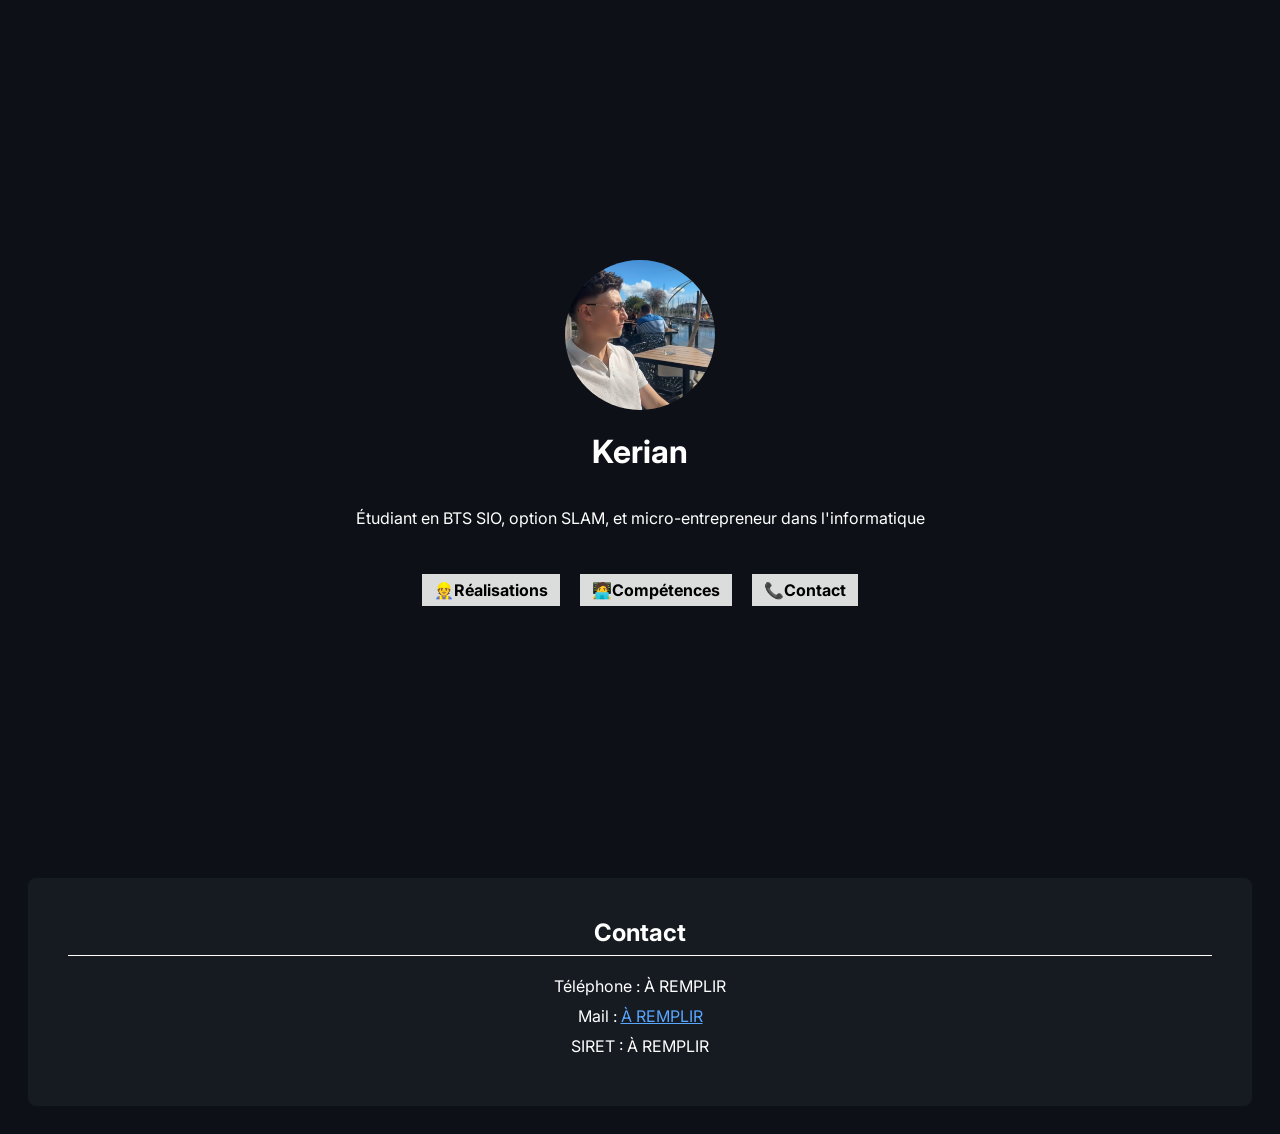
==== commit e70591a7: "Changement esthétique du site internet" ====
--- a/index.html
+++ b/index.html
@@ -6,98 +6,28 @@
     <link rel="stylesheet" href="style.css">
     <link href="https://fonts.googleapis.com/css2?family=Inter&display=swap" rel="stylesheet">
 </head>
+
 <body>
-    <div class="contenu">
-    
-<header>
-    <h1>Bienvenue sur mon portfolio</h1>
-    <nav>
-        <a href="#projets">Réalisations</a>
-        <a href="#competences">Compétences</a>
-        <a href="#contact">Contact</a>
-    </nav>    
-</header>
+<div class="contenu">
 
-    <p>Etudiant en BTS SIO, Option SLAM et Micro Entrepreneur dans l'informatique.</p>
-    <img src="images/photo.png" alt="Photo de Kerian" class="photo">
+    <header class="accueil">
+        <img src="images/photo.png" alt="Photo de Kerian" class="photo">
+        <h1>Kerian</h1>
+        <p>Étudiant en BTS SIO, option SLAM, et micro-entrepreneur dans l'informatique</p>
 
-    <h2 id="projets">Réalisations</h2>
+        <nav class="menu">
+            <a href="realisations.html">👷Réalisations</a>
+            <a href="competences.html">🧑‍💻Compétences</a>
+            <a href="#contact">📞Contact</a>
+        </nav>
+    </header>
 
-<div class="quinconce">
-
-    <div class="texte">
-        <h3>OCS Inventory</h3>
-        <p>J'ai utilisé OCS Inventory pour recenser un parc informatique de 360 ordinateurs : j'ai créé des groupes pour organiser les machines, puis exporté les résultats en CSV pour les exploiter dans un tableur.</p>
-    </div>
-
-    <a href="images/tableau_de_bord_ocs.png" target="_blank">
-        <img src="images/tableau_de_bord_ocs.png" alt="Tableau de bord d'OCS Inventory">
-    </a>
-
-    <a href="images/recherche_multicritère.png" target="_blank">
-        <img src="images/recherche_multicritère.png" alt="Recherche multicritères dans OCS Inventory : 351 résultats">
-    </a>
-
-    <div class="texte">
-        <h3>Ce que je sais faire avec OCS</h3>
-        <ul>
-            <li>Rechercher des machines avec la recherche multicritères.</li>
-            <li>Trouver les PC avec moins de 4 Go de RAM (351 sur 360).</li>
-            <li>Créer un groupe statique et un groupe dynamique.</li>
-            <li>Exporter les résultats en CSV et lire le fichier.</li>
-            <li>Utiliser OCS dans une machine virtuelle Debian (VirtualBox).</li>
-        </ul>
-    </div>
-
-</div>
-
-<div class="quinconce">
-
-    <div class="texte">
-        <h3>GLPI</h3>
-        <p>J'ai utilisé GLPI, un logiciel de gestion de parc et de suivi d'incidents. J'ai découvert son organisation avec les entités, les profils et les comptes utilisateurs, et j'ai créé un ticket d'incident, en cours de résolution.</p>
-    </div>
-
-    <a href="images/tableau_de_bord_glpi.png" target="_blank">
-        <img src="images/tableau_de_bord_glpi.png" alt="Tableau de bord de GLPI">
-    </a>
-
-    <a href="images/ticket.png" target="_blank">
-        <img src="images/ticket.png" alt="Liste des tickets dans GLPI">
-    </a>
-
-    <div class="texte">
-        <h3>Ce que je sais faire avec GLPI</h3>
-        <ul>
-            <li>Me connecter avec différents profils (Super-Admin, Technician, Self-Service...).</li>
-            <li>Expliquer l'organisation des entités, des profils et des habilitations.</li>
-            <li>Retrouver l'inventaire remonté automatiquement depuis OCS (360 ordinateurs).</li>
-            <li>Créer un ticket d'incident et le suivre (ici : en cours de résolution).</li>
-            <li>Comprendre le cycle de vie d'un ticket : Nouveau, En cours, Résolu, Clos.</li>
-        </ul>
-    </div>
-
-</div>
-    
-    <h2 id="competences">Compétences</h2>
-
-    <h3>Ce que je sais faire</h3>
-    <ul>
-        <li>Installer et utiliser une machine virtuelle avec VirtualBox.</li>
-        <li>Rechercher des machines dans OCS Inventory (recherche multicritères).</li>
-        <li>Créer un groupe statique et un groupe dynamique dans OCS Inventory.</li>
-        <li>Exporter un inventaire en CSV et lire le fichier.</li>
-        <li>Partager un dossier sur le réseau Windows et gérer ses droits d'accès.</li>
-        <li>Créer un ticket d'incident dans GLPI et le suivre jusqu'à sa clôture.</li>
-        <li>Expliquer l'organisation des entités, des profils et des habilitations dans GLPI.</li>
-        <li>Calculer le débit d'un bus mémoire et expliquer le fonctionnement du processeur et de la RAM.</li>
-        <li>Distinguer virtualisation, émulation et conteneurs.</li>
-        <li>Appliquer la démarche ITIL : demande, incident, problème, SLA, priorité, escalade.</li>
-        <li>Organiser des sauvegardes (complète, incrémentale, différentielle) et restaurer des fichiers.</li>
-    </ul>
-
-    <h2 id="contact">Contact</h2>
-    <p>Numéro de téléphone etc...</p>
+    <section id="contact">
+        <h2>Contact</h2>
+        <p>Téléphone : À REMPLIR</p>
+        <p>Mail : <a href="mailto:A-REMPLIR">À REMPLIR</a></p>
+        <p>SIRET : À REMPLIR</p>
+    </section>
 
 </div>
 </body>
--- a/style.css
+++ b/style.css
@@ -1,14 +1,12 @@
+/* ---------- Base ---------- */
+html {
+    scroll-behavior: smooth;            /* défilement doux vers les ancres (#contact) */
+}
+
 body {
     font-family: Inter, serif;
     background-color: #0d1117;
     color: white;
-}
-
- .photo {
-        width: 150px;
-        height: 150px;
-        object-fit: cover;
-        border-radius: 50%;
 }
 
 .contenu {
@@ -19,60 +17,79 @@
     max-width: 700px;
 }
 
-nav a {
-    color: black;
-    background-color: rgba(255, 255, 255, 0.85);
-    text-decoration: none;
-    margin-left: 20px;
-    padding: 6px 12px;
-    transition: 0.3s;
-}
-
-nav a:hover {
-    border-color: #bfbfbf;
-}
-
-header {
-    display: flex;
-    justify-content: space-between;
-    align-items: center;
-}
-
 h2 {
     border-bottom: 1px solid white;
     padding-bottom: 8px;
     margin-top: 60px;
 }
 
-.realisation {
-    display: flex;
-    gap: 40px;
-    align-items: flex-start;
-    max-width: 2000px;
+/* ---------- Menu (identique sur les 3 pages) ---------- */
+.menu {
+    display: flex;                      /* onglets côte à côte */
+    justify-content: center;            /* centrés */
+    gap: 20px;                          /* espace entre les onglets */
+    margin-top: 30px;
 }
 
-.texte {
-    flex: 1;
+.menu a {
+    color: black;
+    background-color: rgba(255, 255, 255, 0.85);
+    text-decoration: none;
+    font-weight: bold;
+    padding: 6px 12px;
+    transition: 0.3s;
 }
 
-.images {
-    width: 800px;
-    display: flex;
-    flex-direction: column;
-    gap: 15px;
+.menu a:hover {
+    background-color: #bfbfbf;
 }
 
-.capture {
-    width: 100%;
+/* ---------- Page d'accueil ---------- */
+.accueil {
+    display: flex;
+    flex-direction: column;             /* éléments l'un sous l'autre */
+    align-items: center;                /* centrés horizontalement */
+    justify-content: center;            /* centrés verticalement */
+    text-align: center;
+    min-height: 90vh;                   /* l'accueil remplit l'écran : Contact est en dessous */
+}
+
+.photo {
+    width: 150px;
+    height: 150px;
+    object-fit: cover;
+    border-radius: 50%;                 /* photo ronde */
+}
+
+#contact {
+    text-align: center;
+    padding: 40px 0;
+    margin-top: 40px;
+    background-color: #161b22;
     border-radius: 8px;
 }
 
+#contact h2 {
+    margin-top: 0;                      /* supprime le grand vide au-dessus du titre */
+    margin-left: 40px;
+    margin-right: 40px;
+}
+
+#contact p {
+    margin: 10px auto;                  /* centre les paragraphes */
+}
+
+#contact a {
+    color: #58a6ff;
+}
+
+/* ---------- Réalisations (mise en page en quinconce) ---------- */
 .quinconce {
     display: grid;
     grid-template-columns: 1fr 1fr;
     gap: 60px;
     align-items: center;
-     margin-bottom: 80px;
+    margin-bottom: 80px;
 }
 
 .quinconce img {
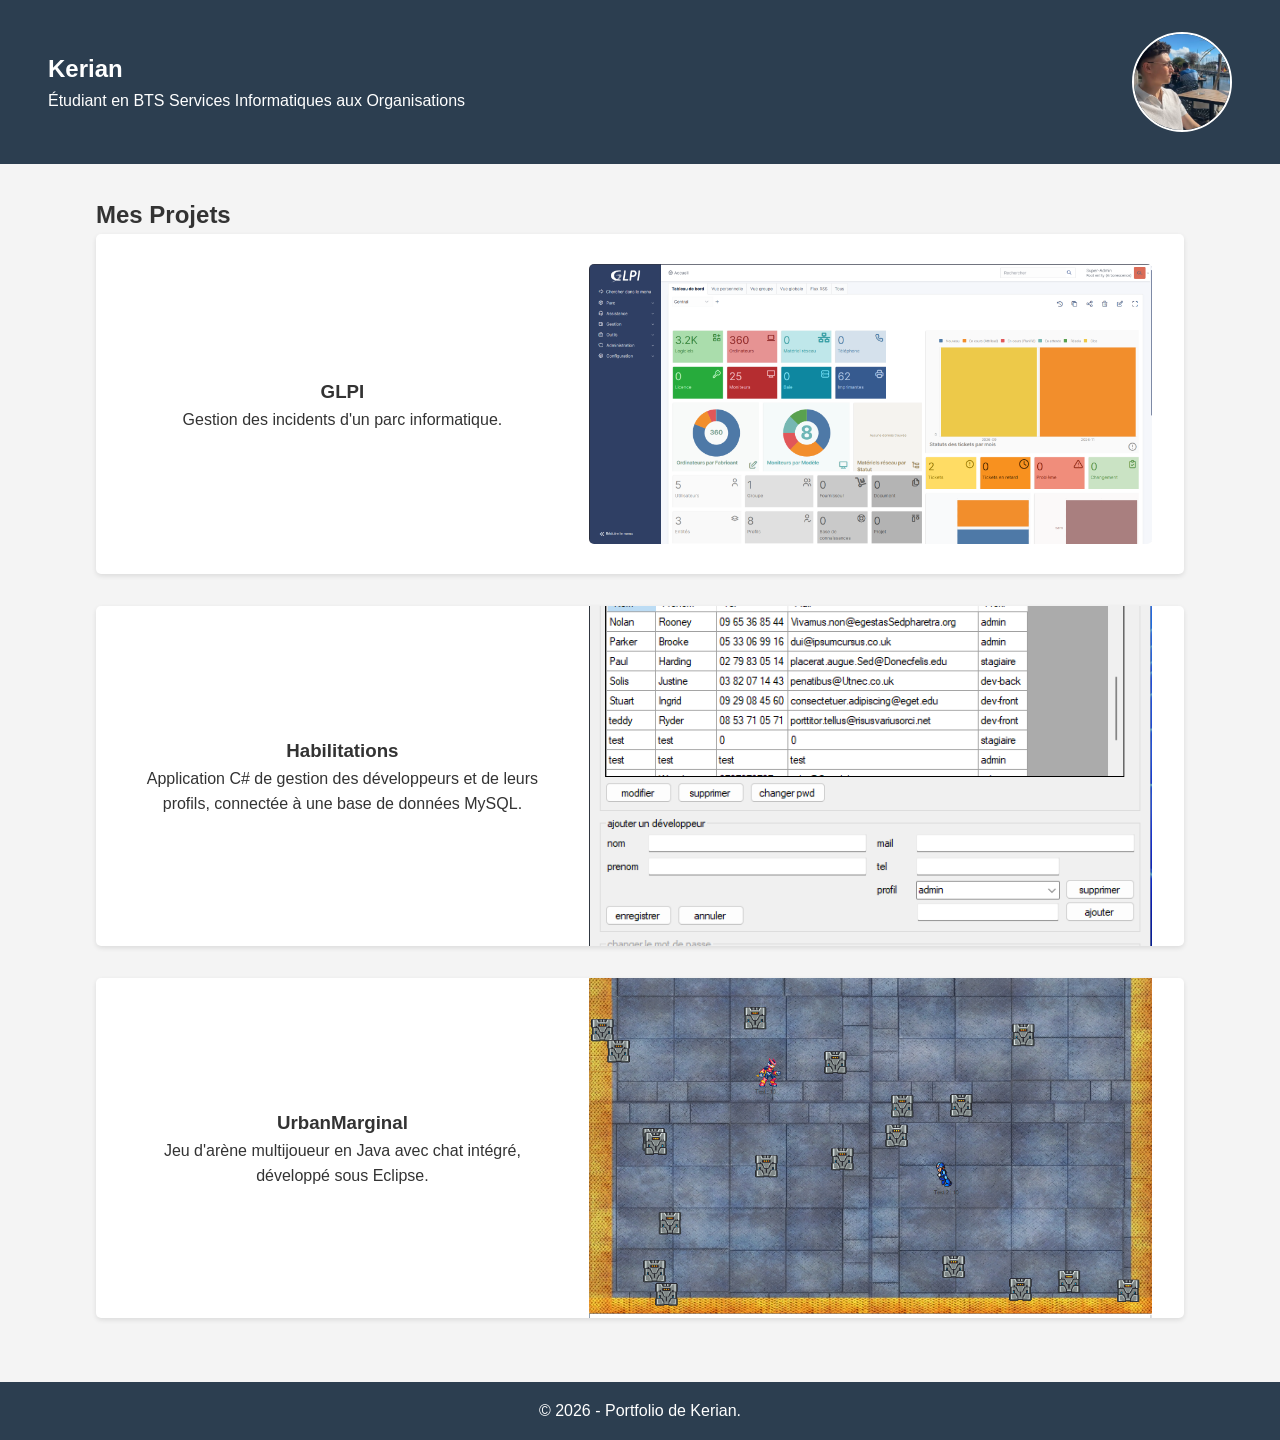
==== commit 7ce46c72: "Changement de tous le portfolio pour le rendre plus simple, noble, magnifique" ====
--- a/index.html
+++ b/index.html
@@ -1,34 +1,60 @@
 <!DOCTYPE html>
 <html lang="fr">
 <head>
-    <meta charset="utf-8">
-    <title>Portfolio de Kerian</title>
+    <meta charset="UTF-8">
+    <meta name="viewport" content="width=device-width, initial-scale=1.0">
+    <title>Mon Portfolio</title>
     <link rel="stylesheet" href="style.css">
-    <link href="https://fonts.googleapis.com/css2?family=Inter&display=swap" rel="stylesheet">
 </head>
+<body>
 
-<body>
-<div class="contenu">
-
-    <header class="accueil">
-        <img src="images/photo.png" alt="Photo de Kerian" class="photo">
-        <h1>Kerian</h1>
-        <p>Étudiant en BTS SIO, option SLAM, et micro-entrepreneur dans l'informatique</p>
-
-        <nav class="menu">
-            <a href="realisations.html">👷Réalisations</a>
-            <a href="competences.html">🧑‍💻Compétences</a>
-            <a href="#contact">📞Contact</a>
-        </nav>
+    <header class="entete">
+        <div class="entete-contenu">
+            <div class="entete-texte">
+                <h1 class="entete-nom">Kerian</h1>
+                <p class="entete-description">Étudiant en BTS Services Informatiques aux Organisations</p>
+            </div>
+            <img src="images/photo.png" alt="Photo de profil" class="photo-profil">
+        </div>
     </header>
 
-    <section id="contact">
-        <h2>Contact</h2>
-        <p>Téléphone : À REMPLIR</p>
-        <p>Mail : <a href="mailto:A-REMPLIR">À REMPLIR</a></p>
-        <p>SIRET : À REMPLIR</p>
+    <section id="projets" class="section-projets">
+        <h2 class="section-titre">Mes Projets</h2>
+
+        <article class="carte-projet">
+            <div class="carte-projet-contenu">
+                <img src="images/tableau_de_bord_glpi.png" alt="Tableau de bord GLPI" class="carte-projet-image">
+                <div class="carte-projet-texte">
+                    <h3 class="carte-projet-titre">GLPI</h3>
+                    <p class="carte-projet-description">Gestion des incidents d'un parc informatique.</p>
+                </div>
+            </div>
+        </article>
+
+        <article class="carte-projet">
+            <div class="carte-projet-contenu">
+                <img src="images\habilitations.png" alt="Projet Habilitations" class="carte-projet-image">
+                <div class="carte-projet-texte">
+                    <h3 class="carte-projet-titre">Habilitations</h3>
+                    <p class="carte-projet-description">Application C# de gestion des développeurs et de leurs profils, connectée à une base de données MySQL.</p>
+                </div>
+            </div>
+        </article>
+
+        <article class="carte-projet">
+            <div class="carte-projet-contenu">
+                <img src="images\urbanmarginal.png" alt="UrbanMarginal" class="carte-projet-image">
+                <div class="carte-projet-texte">
+                    <h3 class="carte-projet-titre">UrbanMarginal</h3>
+                    <p class="carte-projet-description">Jeu d'arène multijoueur en Java avec chat intégré, développé sous Eclipse.</p>
+                </div>
+            </div>
+        </article>
     </section>
 
-</div>
+    <footer class="pied-de-page">
+        <p>&copy; 2026 - Portfolio de Kerian.</p>
+    </footer>
+
 </body>
 </html>
--- a/style.css
+++ b/style.css
@@ -1,115 +1,88 @@
-/* ---------- Base ---------- */
-html {
-    scroll-behavior: smooth;            /* défilement doux vers les ancres (#contact) */
+* {
+    box-sizing: border-box;
+    margin: 0;
+    padding: 0;
 }
 
 body {
-    font-family: Inter, serif;
-    background-color: #0d1117;
-    color: white;
+    font-family: Arial, sans-serif;
+    line-height: 1.6;
+    background-color: #f4f4f4;
+    color: #333;
+    display: flex;
+    flex-direction: column;
+    min-height: 100vh;
 }
 
-.contenu {
-    padding: 20px;
+.entete {
+    background: #2c3e50;
+    color: white;
+    padding: 2rem 0;
 }
 
-p {
-    max-width: 700px;
+.entete-contenu {
+    display: flex;
+    align-items: center;
+    justify-content: space-between;
+    gap: 5rem;
+    padding: 0 3rem;
 }
 
-h2 {
-    border-bottom: 1px solid white;
-    padding-bottom: 8px;
-    margin-top: 60px;
+.entete-nom {
+    font-size: 1.5rem;
 }
 
-/* ---------- Menu (identique sur les 3 pages) ---------- */
-.menu {
-    display: flex;                      /* onglets côte à côte */
-    justify-content: center;            /* centrés */
-    gap: 20px;                          /* espace entre les onglets */
-    margin-top: 30px;
+.photo-profil {
+    width: 100px;
+    height: 100px;
+    border-radius: 50%;
+    object-fit: cover;
+    border: 2px solid white;
 }
 
-.menu a {
-    color: black;
-    background-color: rgba(255, 255, 255, 0.85);
-    text-decoration: none;
-    font-weight: bold;
-    padding: 6px 12px;
-    transition: 0.3s;
+.section-projets {
+    padding: 2rem;
+    max-width: 1200px;
+    margin: auto;
+    width: 90%;
 }
 
-.menu a:hover {
-    background-color: #bfbfbf;
+.carte-projet {
+    background: white;
+    margin-bottom: 2rem;
+    border-radius: 5px;
+    overflow: hidden;
+    box-shadow: 0 2px 5px rgba(0, 0, 0, 0.10);
+    height: 340px;
 }
 
-/* ---------- Page d'accueil ---------- */
-.accueil {
+.carte-projet-contenu {
+    padding: 2rem;
     display: flex;
-    flex-direction: column;             /* éléments l'un sous l'autre */
-    align-items: center;                /* centrés horizontalement */
-    justify-content: center;            /* centrés verticalement */
-    text-align: center;
-    min-height: 90vh;                   /* l'accueil remplit l'écran : Contact est en dessous */
+    flex-direction: row-reverse;
+    align-items: center;
+    gap: 2rem;
+    min-height: 200px;
+    height: 100%;
 }
 
-.photo {
-    width: 150px;
-    height: 150px;
-    object-fit: cover;
-    border-radius: 50%;                 /* photo ronde */
+.carte-projet-image {
+    width: 55%;
+    max-width: 600px;
+    height: auto;
+    border-radius: 5px;
 }
 
-#contact {
+.carte-projet-texte {
+    flex: 1;
     text-align: center;
-    padding: 40px 0;
-    margin-top: 40px;
-    background-color: #161b22;
-    border-radius: 8px;
 }
 
-#contact h2 {
-    margin-top: 0;                      /* supprime le grand vide au-dessus du titre */
-    margin-left: 40px;
-    margin-right: 40px;
+.pied-de-page {
+    margin-top: auto;
+    background: #2c3e50;
+    color: white;
+    text-align: center;
+    padding: 1rem;
 }
 
-#contact p {
-    margin: 10px auto;                  /* centre les paragraphes */
-}
-
-#contact a {
-    color: #58a6ff;
-}
-
-/* ---------- Réalisations (mise en page en quinconce) ---------- */
-.quinconce {
-    display: grid;
-    grid-template-columns: 1fr 1fr;
-    gap: 60px;
-    align-items: center;
-    margin-bottom: 80px;
-}
-
-.quinconce img {
-    width: 100%;
-    border-radius: 8px;
-}
-
-.quinconce .texte {
-    font-size: 1.3rem;
-}
-
-.quinconce h3 {
-    font-size: 2rem;
-    margin-top: 0;
-}
-
-.quinconce p {
-    max-width: none;
-}
-
-.quinconce li {
-    margin-bottom: 10px;
-}
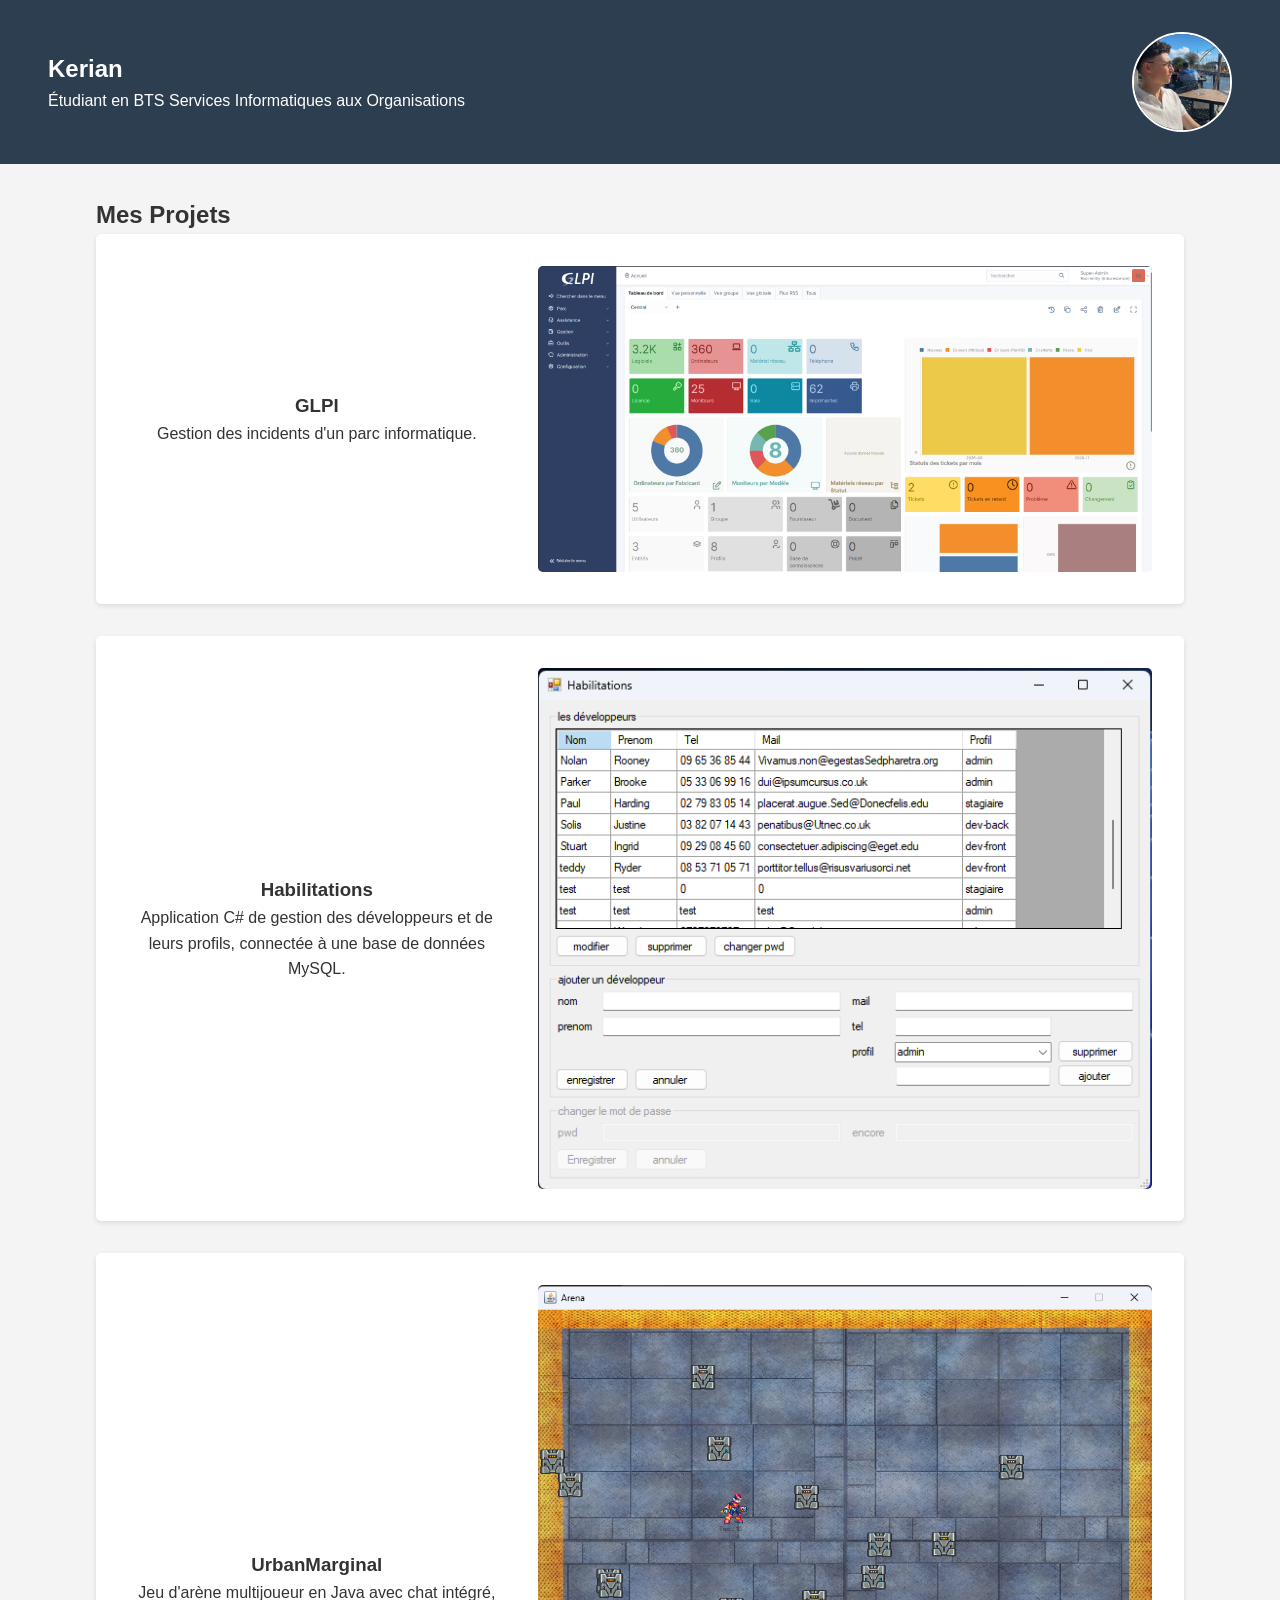
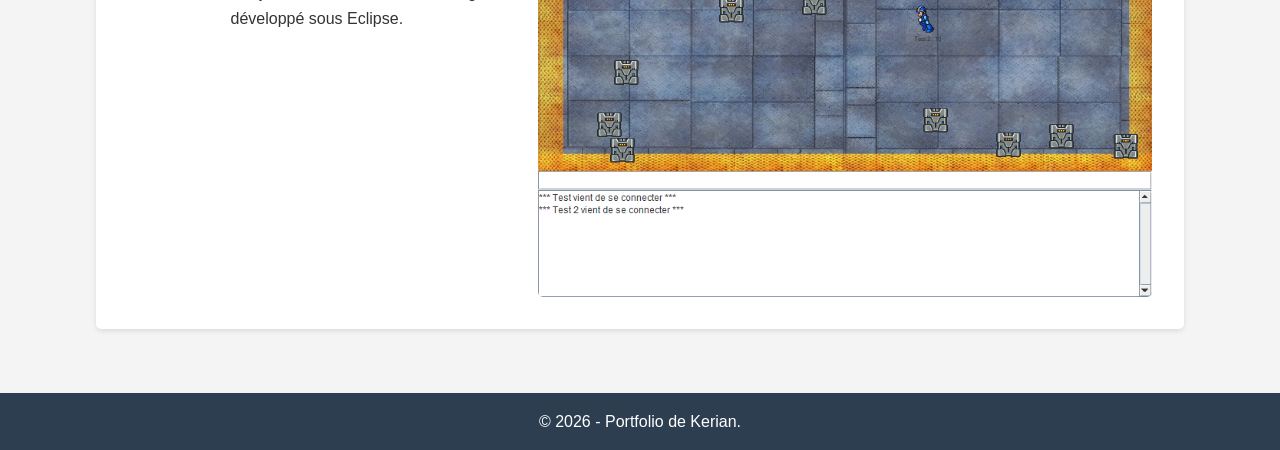
==== commit 0bead61b: "Redimension" ====
--- a/index.html
+++ b/index.html
@@ -33,7 +33,7 @@
 
         <article class="carte-projet">
             <div class="carte-projet-contenu">
-                <img src="images\habilitations.png" alt="Projet Habilitations" class="carte-projet-image">
+                <img src="images/habilitations.png" alt="Projet Habilitations" class="carte-projet-image">
                 <div class="carte-projet-texte">
                     <h3 class="carte-projet-titre">Habilitations</h3>
                     <p class="carte-projet-description">Application C# de gestion des développeurs et de leurs profils, connectée à une base de données MySQL.</p>
@@ -43,7 +43,7 @@
 
         <article class="carte-projet">
             <div class="carte-projet-contenu">
-                <img src="images\urbanmarginal.png" alt="UrbanMarginal" class="carte-projet-image">
+                <img src="images/urbanmarginal.png" alt="UrbanMarginal" class="carte-projet-image">
                 <div class="carte-projet-texte">
                     <h3 class="carte-projet-titre">UrbanMarginal</h3>
                     <p class="carte-projet-description">Jeu d'arène multijoueur en Java avec chat intégré, développé sous Eclipse.</p>
--- a/style.css
+++ b/style.css
@@ -53,7 +53,6 @@
     border-radius: 5px;
     overflow: hidden;
     box-shadow: 0 2px 5px rgba(0, 0, 0, 0.10);
-    height: 340px;
 }
 
 .carte-projet-contenu {
@@ -63,12 +62,11 @@
     align-items: center;
     gap: 2rem;
     min-height: 200px;
-    height: 100%;
 }
 
 .carte-projet-image {
-    width: 55%;
-    max-width: 600px;
+    width: 60%;
+    max-width: 750px;
     height: auto;
     border-radius: 5px;
 }
@@ -85,4 +83,3 @@
     text-align: center;
     padding: 1rem;
 }
-
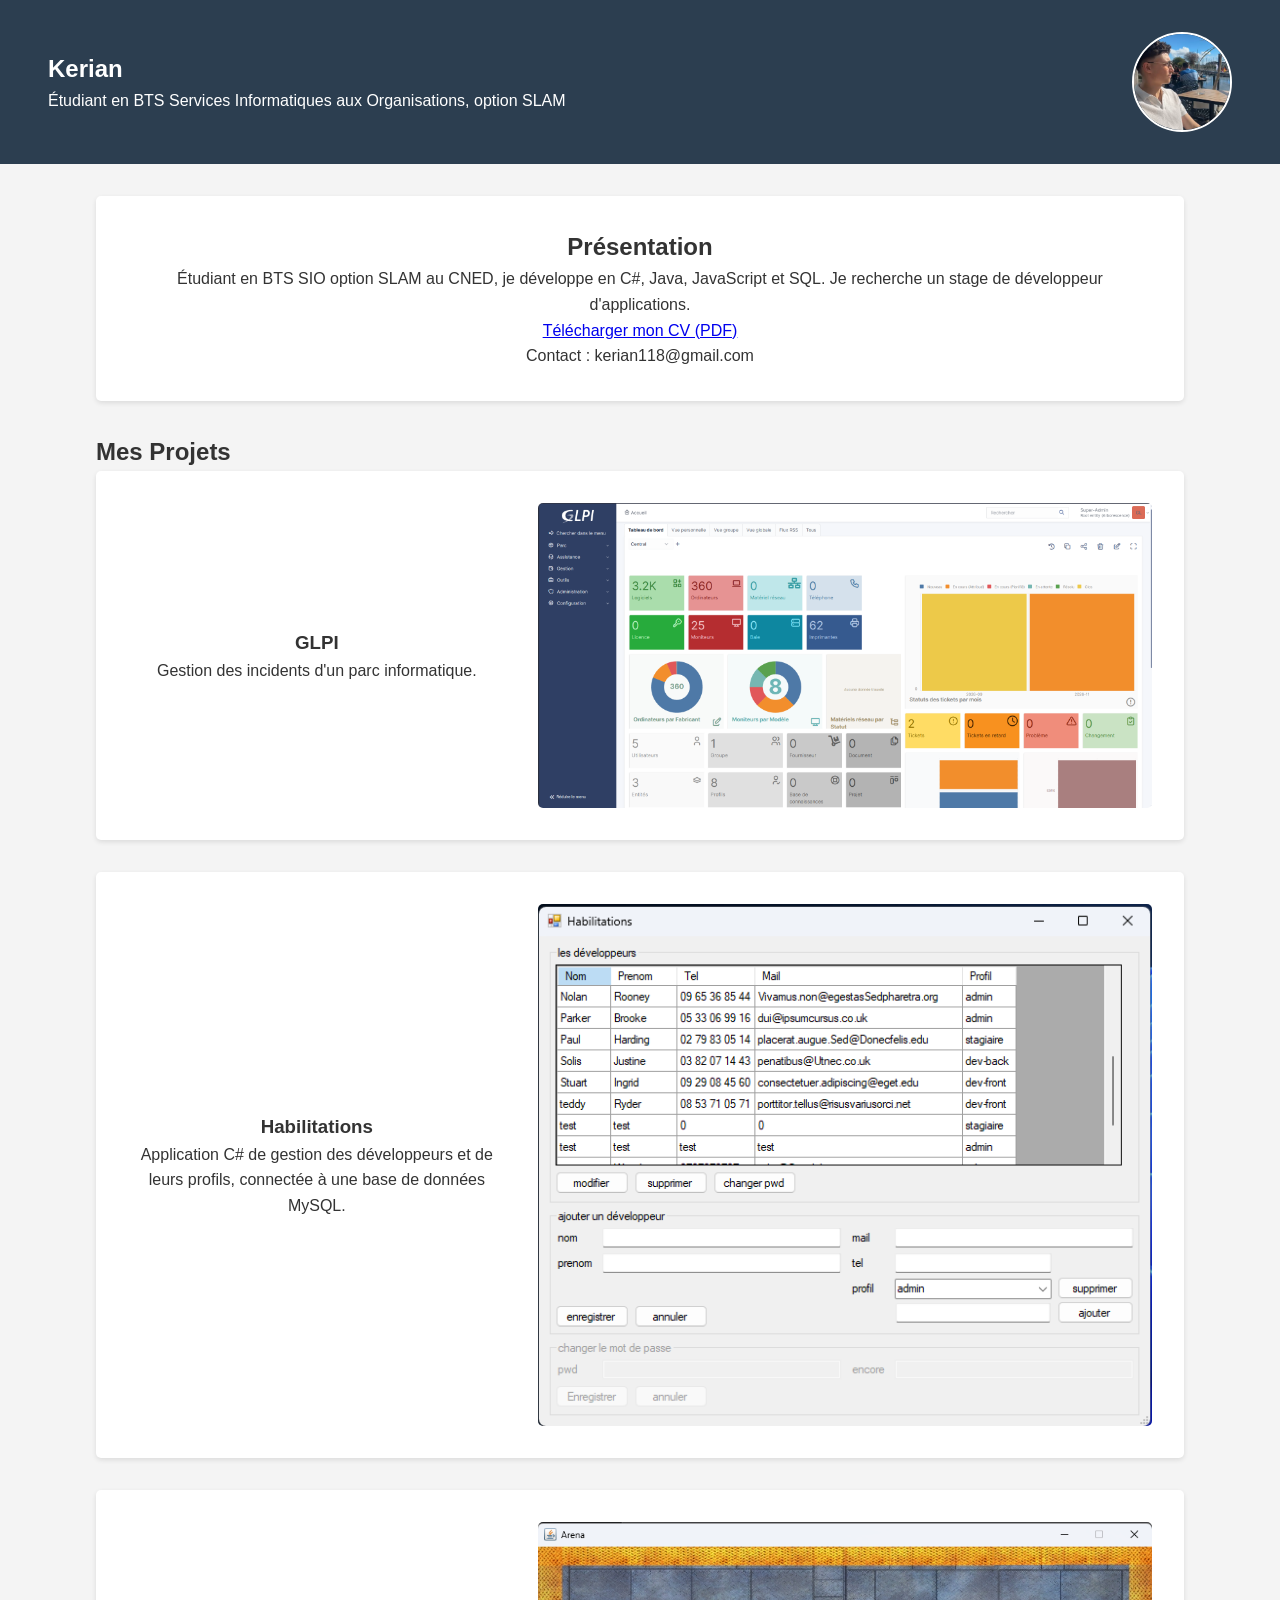
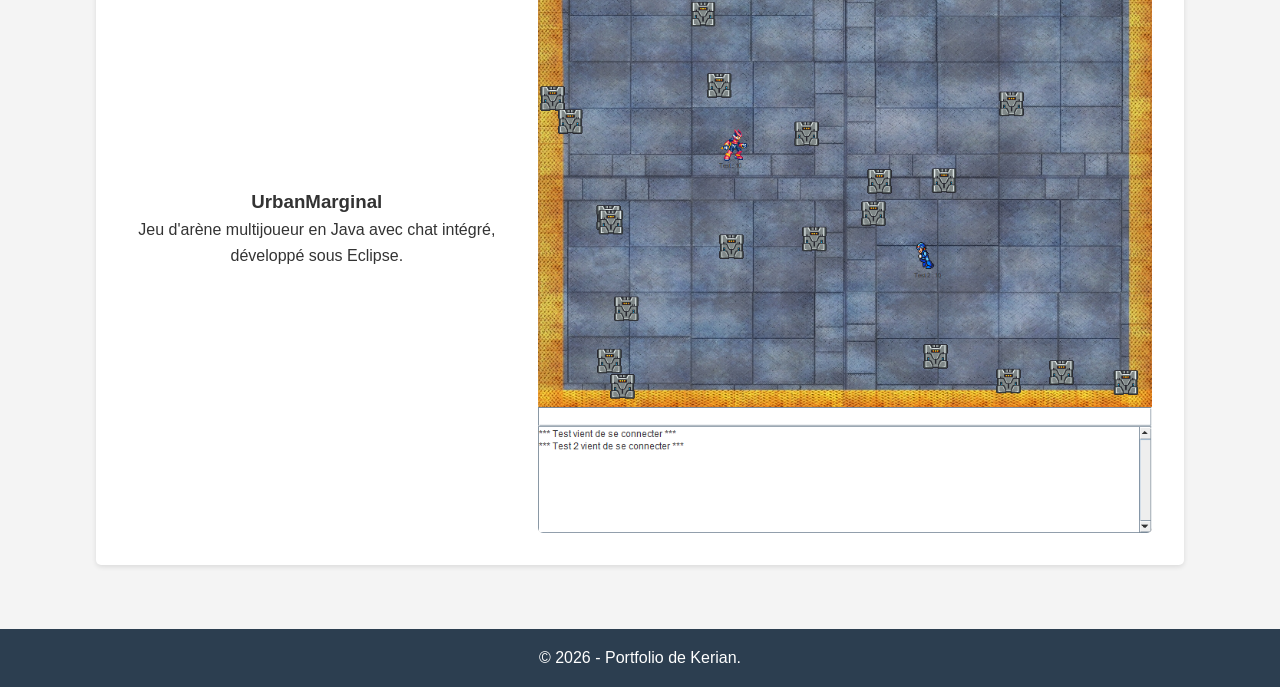
==== commit c8644ec1: "Rajout cv" ====
--- a/index.html
+++ b/index.html
@@ -12,13 +12,23 @@
         <div class="entete-contenu">
             <div class="entete-texte">
                 <h1 class="entete-nom">Kerian</h1>
-                <p class="entete-description">Étudiant en BTS Services Informatiques aux Organisations</p>
+                <p class="entete-description">Étudiant en BTS Services Informatiques aux Organisations, option SLAM</p>
             </div>
             <img src="images/photo.png" alt="Photo de profil" class="photo-profil">
         </div>
     </header>
 
     <section id="projets" class="section-projets">
+
+        <article class="carte-projet">
+            <div class="carte-intro">
+                <h2>Présentation</h2>
+                <p>Étudiant en BTS SIO option SLAM au CNED, je développe en C#, Java, JavaScript et SQL. Je recherche un stage de développeur d'applications.</p>
+                <p><a href="cv.pdf">Télécharger mon CV (PDF)</a></p>
+                <p>Contact : kerian118@gmail.com</p>
+            </div>
+        </article>
+
         <h2 class="section-titre">Mes Projets</h2>
 
         <article class="carte-projet">
@@ -50,6 +60,7 @@
                 </div>
             </div>
         </article>
+
     </section>
 
     <footer class="pied-de-page">
--- a/style.css
+++ b/style.css
@@ -55,6 +55,11 @@
     box-shadow: 0 2px 5px rgba(0, 0, 0, 0.10);
 }
 
+.carte-intro {
+    padding: 2rem;
+    text-align: center;
+}
+
 .carte-projet-contenu {
     padding: 2rem;
     display: flex;
@@ -82,4 +87,4 @@
     color: white;
     text-align: center;
     padding: 1rem;
-}
+}
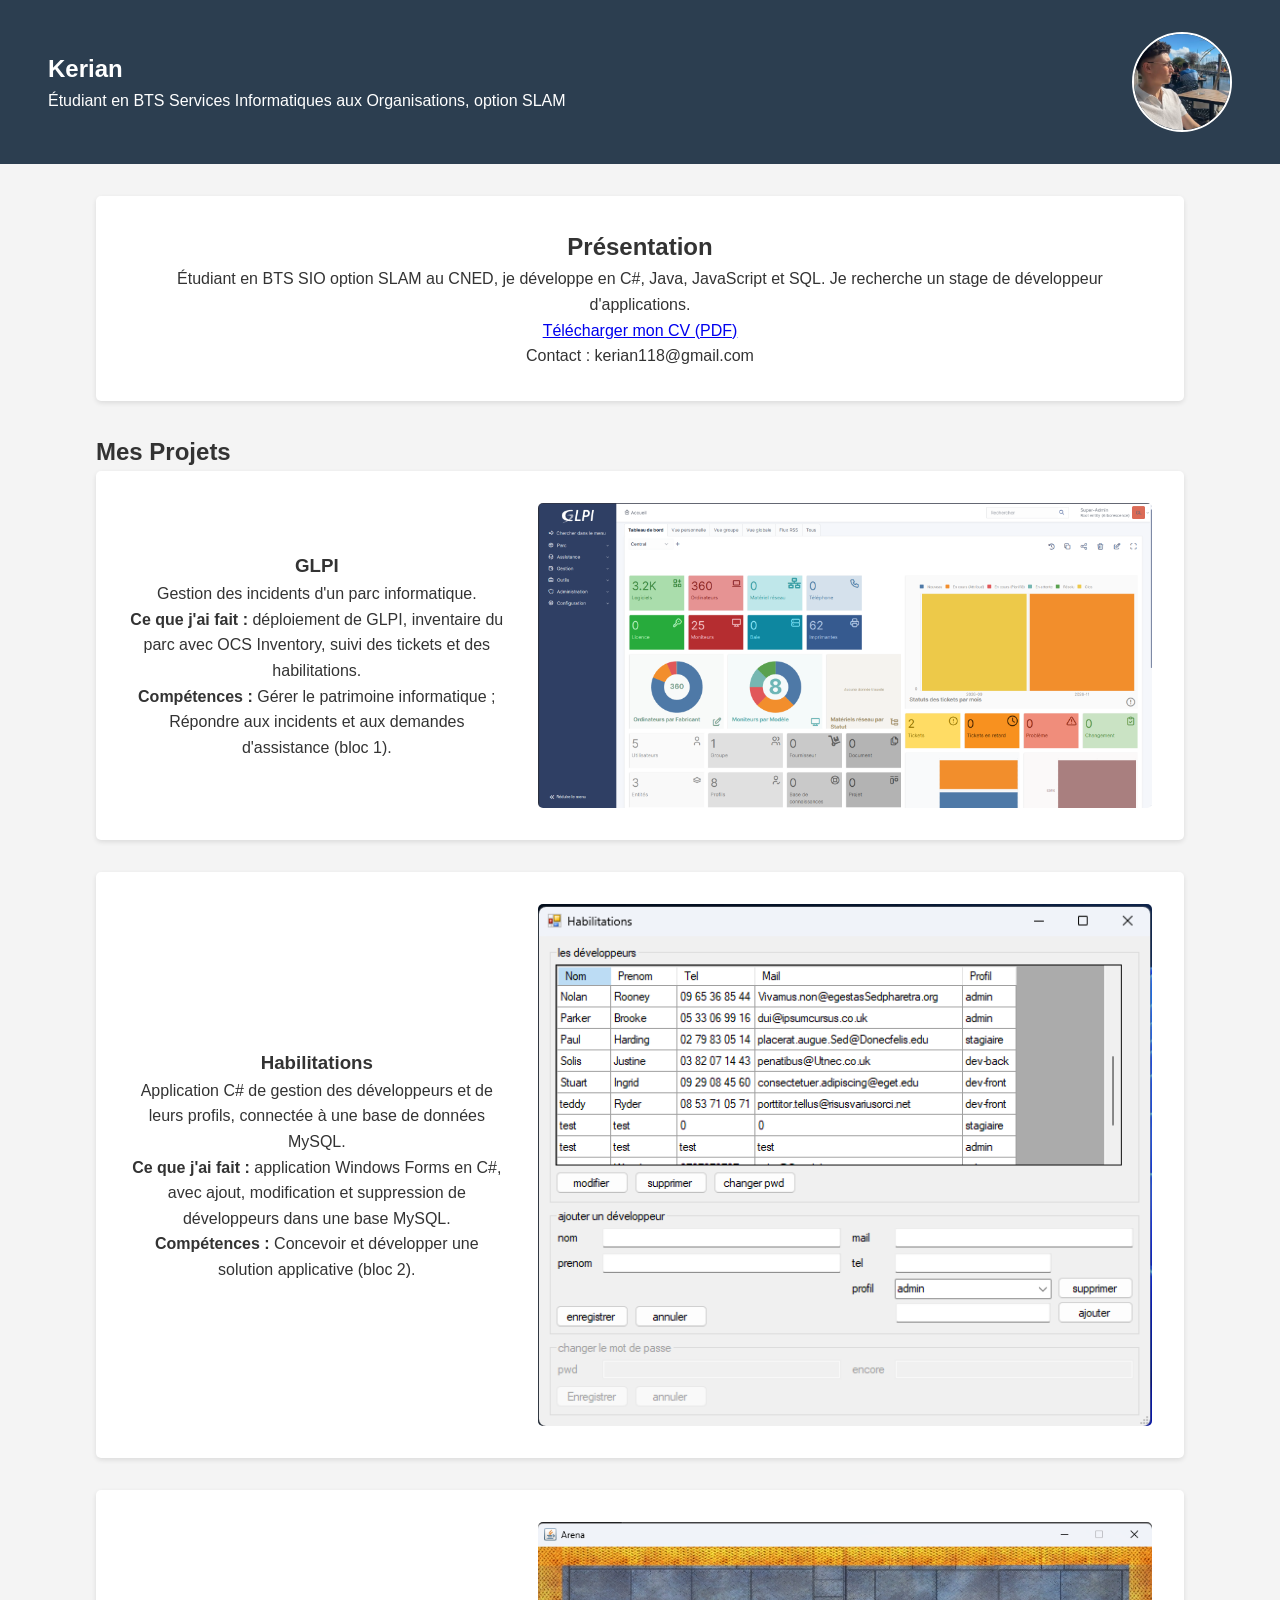
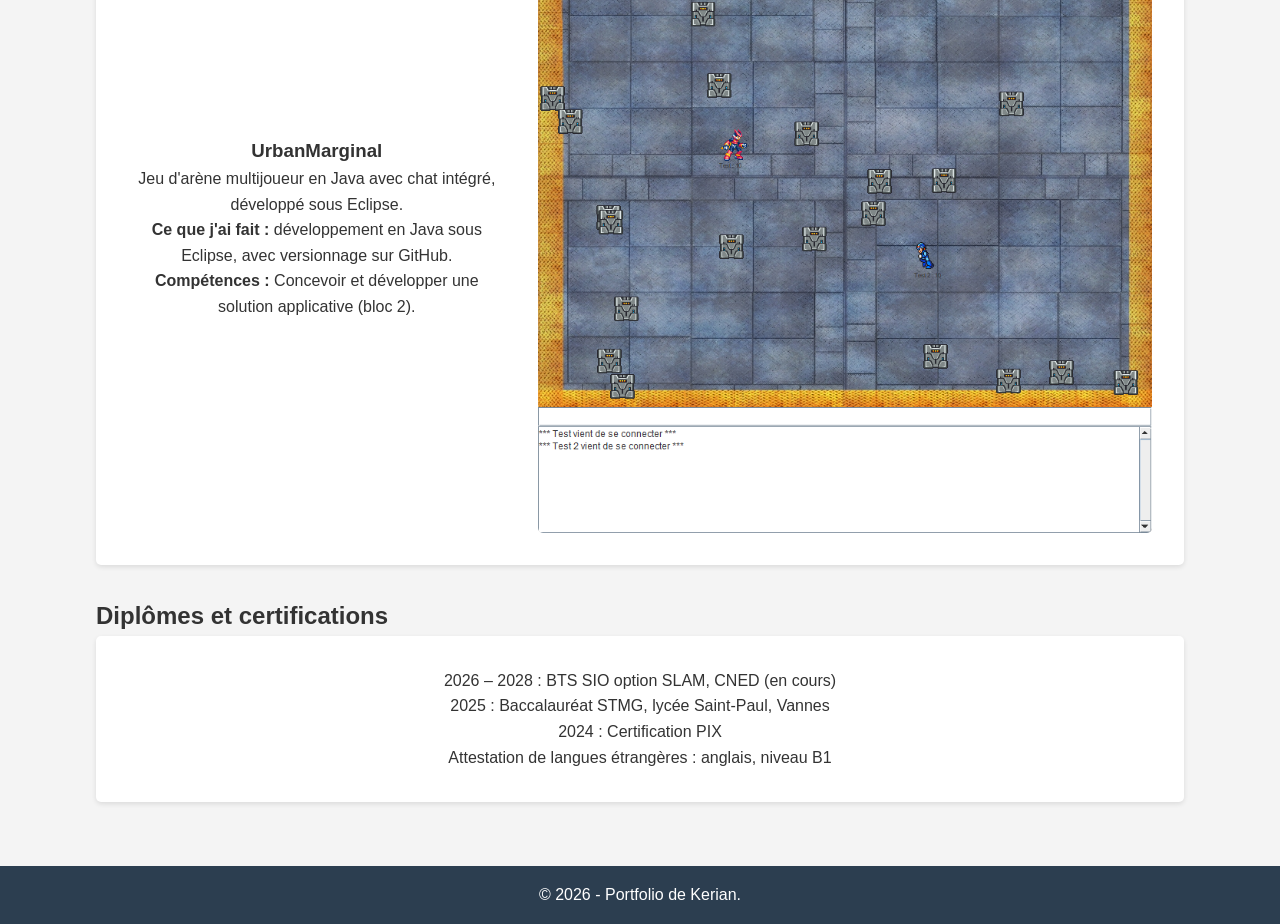
==== commit 5414eb33: "finalisation" ====
--- a/index.html
+++ b/index.html
@@ -1,11 +1,13 @@
 <!DOCTYPE html>
 <html lang="fr">
+
 <head>
     <meta charset="UTF-8">
     <meta name="viewport" content="width=device-width, initial-scale=1.0">
     <title>Mon Portfolio</title>
     <link rel="stylesheet" href="style.css">
 </head>
+
 <body>
 
     <header class="entete">
@@ -23,7 +25,8 @@
         <article class="carte-projet">
             <div class="carte-intro">
                 <h2>Présentation</h2>
-                <p>Étudiant en BTS SIO option SLAM au CNED, je développe en C#, Java, JavaScript et SQL. Je recherche un stage de développeur d'applications.</p>
+                <p>Étudiant en BTS SIO option SLAM au CNED, je développe en C#, Java, JavaScript et SQL. Je recherche un
+                    stage de développeur d'applications.</p>
                 <p><a href="cv.pdf">Télécharger mon CV (PDF)</a></p>
                 <p>Contact : kerian118@gmail.com</p>
             </div>
@@ -37,6 +40,10 @@
                 <div class="carte-projet-texte">
                     <h3 class="carte-projet-titre">GLPI</h3>
                     <p class="carte-projet-description">Gestion des incidents d'un parc informatique.</p>
+                    <p><strong>Ce que j'ai fait :</strong> déploiement de GLPI, inventaire du parc avec OCS Inventory,
+                        suivi des tickets et des habilitations.</p>
+                    <p><strong>Compétences :</strong> Gérer le patrimoine informatique ; Répondre aux incidents et aux
+                        demandes d'assistance (bloc 1).</p>
                 </div>
             </div>
         </article>
@@ -46,7 +53,11 @@
                 <img src="images/habilitations.png" alt="Projet Habilitations" class="carte-projet-image">
                 <div class="carte-projet-texte">
                     <h3 class="carte-projet-titre">Habilitations</h3>
-                    <p class="carte-projet-description">Application C# de gestion des développeurs et de leurs profils, connectée à une base de données MySQL.</p>
+                    <p class="carte-projet-description">Application C# de gestion des développeurs et de leurs profils,
+                        connectée à une base de données MySQL.</p>
+                    <p><strong>Ce que j'ai fait :</strong> application Windows Forms en C#, avec ajout, modification et
+                        suppression de développeurs dans une base MySQL.</p>
+                    <p><strong>Compétences :</strong> Concevoir et développer une solution applicative (bloc 2).</p>
                 </div>
             </div>
         </article>
@@ -56,11 +67,24 @@
                 <img src="images/urbanmarginal.png" alt="UrbanMarginal" class="carte-projet-image">
                 <div class="carte-projet-texte">
                     <h3 class="carte-projet-titre">UrbanMarginal</h3>
-                    <p class="carte-projet-description">Jeu d'arène multijoueur en Java avec chat intégré, développé sous Eclipse.</p>
+                    <p class="carte-projet-description">Jeu d'arène multijoueur en Java avec chat intégré, développé
+                        sous Eclipse.</p>
+                    <p><strong>Ce que j'ai fait :</strong> développement en Java sous Eclipse, avec versionnage sur
+                        GitHub.</p>
+                    <p><strong>Compétences :</strong> Concevoir et développer une solution applicative (bloc 2).</p>
                 </div>
             </div>
         </article>
+        <h2 class="section-titre">Diplômes et certifications</h2>
 
+        <article class="carte-projet">
+            <div class="carte-intro">
+                <p>2026 – 2028 : BTS SIO option SLAM, CNED (en cours)</p>
+                <p>2025 : Baccalauréat STMG, lycée Saint-Paul, Vannes</p>
+                <p>2024 : Certification PIX</p>
+                <p>Attestation de langues étrangères : anglais, niveau B1</p>
+            </div>
+        </article>
     </section>
 
     <footer class="pied-de-page">
@@ -68,4 +92,5 @@
     </footer>
 
 </body>
+
 </html>
